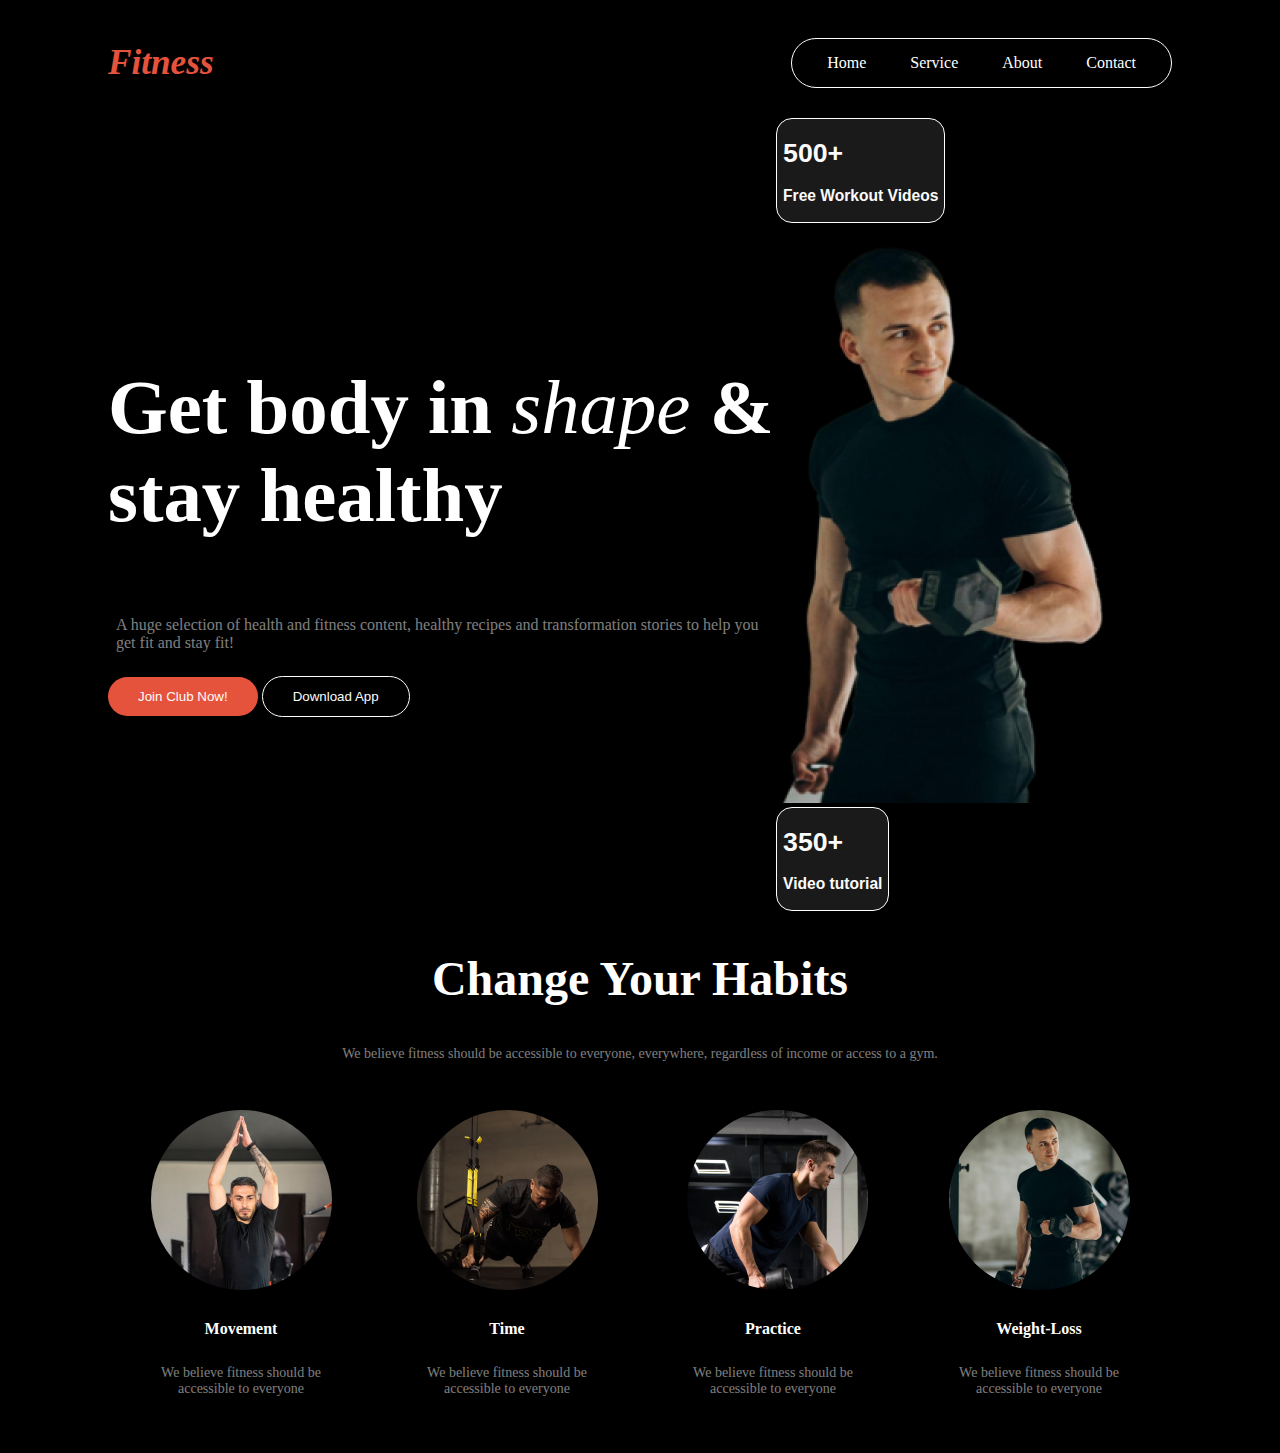
==== index.html @ 94b3c303 "second commit" ====
<!DOCTYPE html>
<html lang="en">

<head>
    <meta charset="UTF-8">
    <meta name="viewport" content="width=device-width, initial-scale=1.0">
    <title>Fitness Club </title>
    <link rel="shortcut icon" href="https://img.icons8.com/?size=48&id=13390&format=png" type="image/x-icon">
    <link rel="stylesheet" href="styles/style.css">
</head>

<body class=".inter-font primary-bg">
    <header>
        <nav class="navbar display-flex">
            <h3 class="primary-color"><i>Fitness</i></h3>
            <ul>
                <li class="nav-links">
                    <a href="" class="nav-link">Home</a>
                    <a href="" class="nav-link">Service</a>
                    <a href="" class="nav-link">About</a>
                    <a href="" class="nav-link">Contact</a>
                </li>
            </ul>
        </nav>
        <div class="banner-container display-flex ">
            <div class="banner">
                <div class="banner-first display-flex">
                    <h1 id="banner-title">Get body in
                        <span><i id="italic">shape</i></span> & stay
                        healthy
                    </h1>

                </div>
                <p class="banner-para">A huge selection of health and fitness content, healthy recipes
                    and transformation stories to help you get fit and stay fit!</p>
                <button class="primary-btn">Join Club Now!</button>
                <button class="secondary-btn">Download App</button>

            </div>
            <div class="btn-img">
                <button class="btn-video">
                    <h1>500+</h1>
                    <h3>Free Workout Videos</h3>
                </button>
                <img class="banner-image" src="images/Images 2.png" alt="a man is weight lifting">
                <button class="btn-video">
                    <h1>350+</h1>
                    <h3>Video tutorial</h3>
                </button>
            </div>
        </div>
    </header>

    <main>
        <section class="change-habit">
            <div class="container-text">
                <h2 class="main-title">Change Your Habits</h2>
                <p class="main-para">We believe fitness should be accessible to everyone, everywhere, regardless of
                    income
                    or access to a gym.</p>
            </div>
            <div class="habit-img display-flex  align-items">
                <div class="movement">
                    <img src="images/image 2.png" alt="trainee1">
                    <div class="container">
                        <h5 class="change-title">Movement</h5>
                        <p class="main-para">We believe fitness should be accessible to everyone</p>
                    </div>
                </div>
                <div class="time align-items">
                    <img src="images/image 3.png" alt="trainee2">
                    <div class="container">
                        <h5 class="change-title">Time</h5>
                        <p class="main-para">We believe fitness should be accessible to everyone</p>
                    </div>
                </div>
                <div class="practice align-items">
                    <<img src="images/image 4.png" alt="trainee3">
                        <div class="container">
                            <h5 class="change-title">Practice</h5>
                            <p class="main-para">We believe fitness should be accessible to everyone</p>
                        </div>
                </div>
                <div class="weight align-items">
                    <img src="images/image 5.png" alt="trainee4">
                    <div class="container">
                        <h5 class="change-title">Weight-Loss</h5>
                        <p class="main-para">We believe fitness should be accessible to everyone</p>
                    </div>
                </div>
            </div>
        </section>
    </main>

    <footer>

    </footer>

</body>

</html>
---- styles/style.css ----
@import url('https://fonts.googleapis.com/css2?family=Inter:wght@100..900&display=swap');

.inter-font {
    font-family: "Inter", sans-serif;
    font-optical-sizing: auto;
    font-weight: 400;
    font-style: normal;
    font-variation-settings:
        "slnt" 0;
}

/* shared styles */

.primary-bg {
    background: rgb(0, 0, 0);
}

.primary-color {
    color: rgb(230, 83, 60);
}

.display-flex {
    display: flex;
}

.align-items {
    align-items: center;
    text-align: center;
}

.banner-para {
    color: rgba(255, 255, 255, 0.5);
    font-size: 16px;
    padding: 8px;
}

.primary-btn {
    background-color: rgb(230, 83, 60);
    color: rgb(251, 251, 251);
    border-radius: 2rem;
    padding: 12px 30px;
    border-style: none;
}

.main-title {
    color: white;
    font-size: 3rem;
    font-weight: 800;
}

.main-para {
    font-size: 14px;
    color: rgba(255, 255, 255, 0.5);
    font-weight: 300;
    margin-top: 8px;
    margin-bottom: 48px;
}

/* --------------navbar------------ */
.navbar h3 {
    font-size: 2.2rem;
    font-weight: 800;
}

header>.navbar {
    margin: auto 100px;
    align-items: center;
    justify-content: space-between;
}

ul>.nav-links {
    border: 1px solid white;
    border-radius: 2rem;
    padding: 15px;
}

.nav-links>a {
    text-decoration: none;
    justify-content: space-between;
    padding: 20px;
    color: white;
}


/* banner */
.banner-container {
    color: white;
    margin: auto 100px;
    align-items: center;
}

.secondary-btn {
    background-color: black;
    color: rgb(251, 251, 251);
    border-radius: 2rem;
    padding: 12px 30px;
    border: 1px solid white;
}

.banner #banner-title {
    font-size: 4.8rem;
    font-weight: 900;
}

.banner #italic {
    font-weight: 300;
}

.banner-first {
    align-items: center;
    justify-content: space-between;
}

/* .btn-img {
    z-index: -1;
} */

.btn-video {
    text-align: start;
    background-color: rgba(255, 255, 255, 0.1);
    color: rgb(251, 251, 251);
    border-radius: 1rem;
    /* margin: 12px 40px; */
    border: 1px solid white;
}

@media screen and (max-width:576px) {
    .banner-container {
        flex-direction: column;
    }
}

/* change-habit */
.change-habit {
    text-align: center;
    margin: auto 100px;
    /* border: 1px solid saddlebrown; */
}

.habit-img>div {
    /* border: 1px solid saddlebrown; */
    padding: 0px 30px;
}

.change-title {
    font-size: 1rem;
    color: white;
}

.change-habit img {
    border-radius: 6rem;
}

@media screen and (max-width:576px) {
    .habit-img {
        flex-direction: column;
    }
}
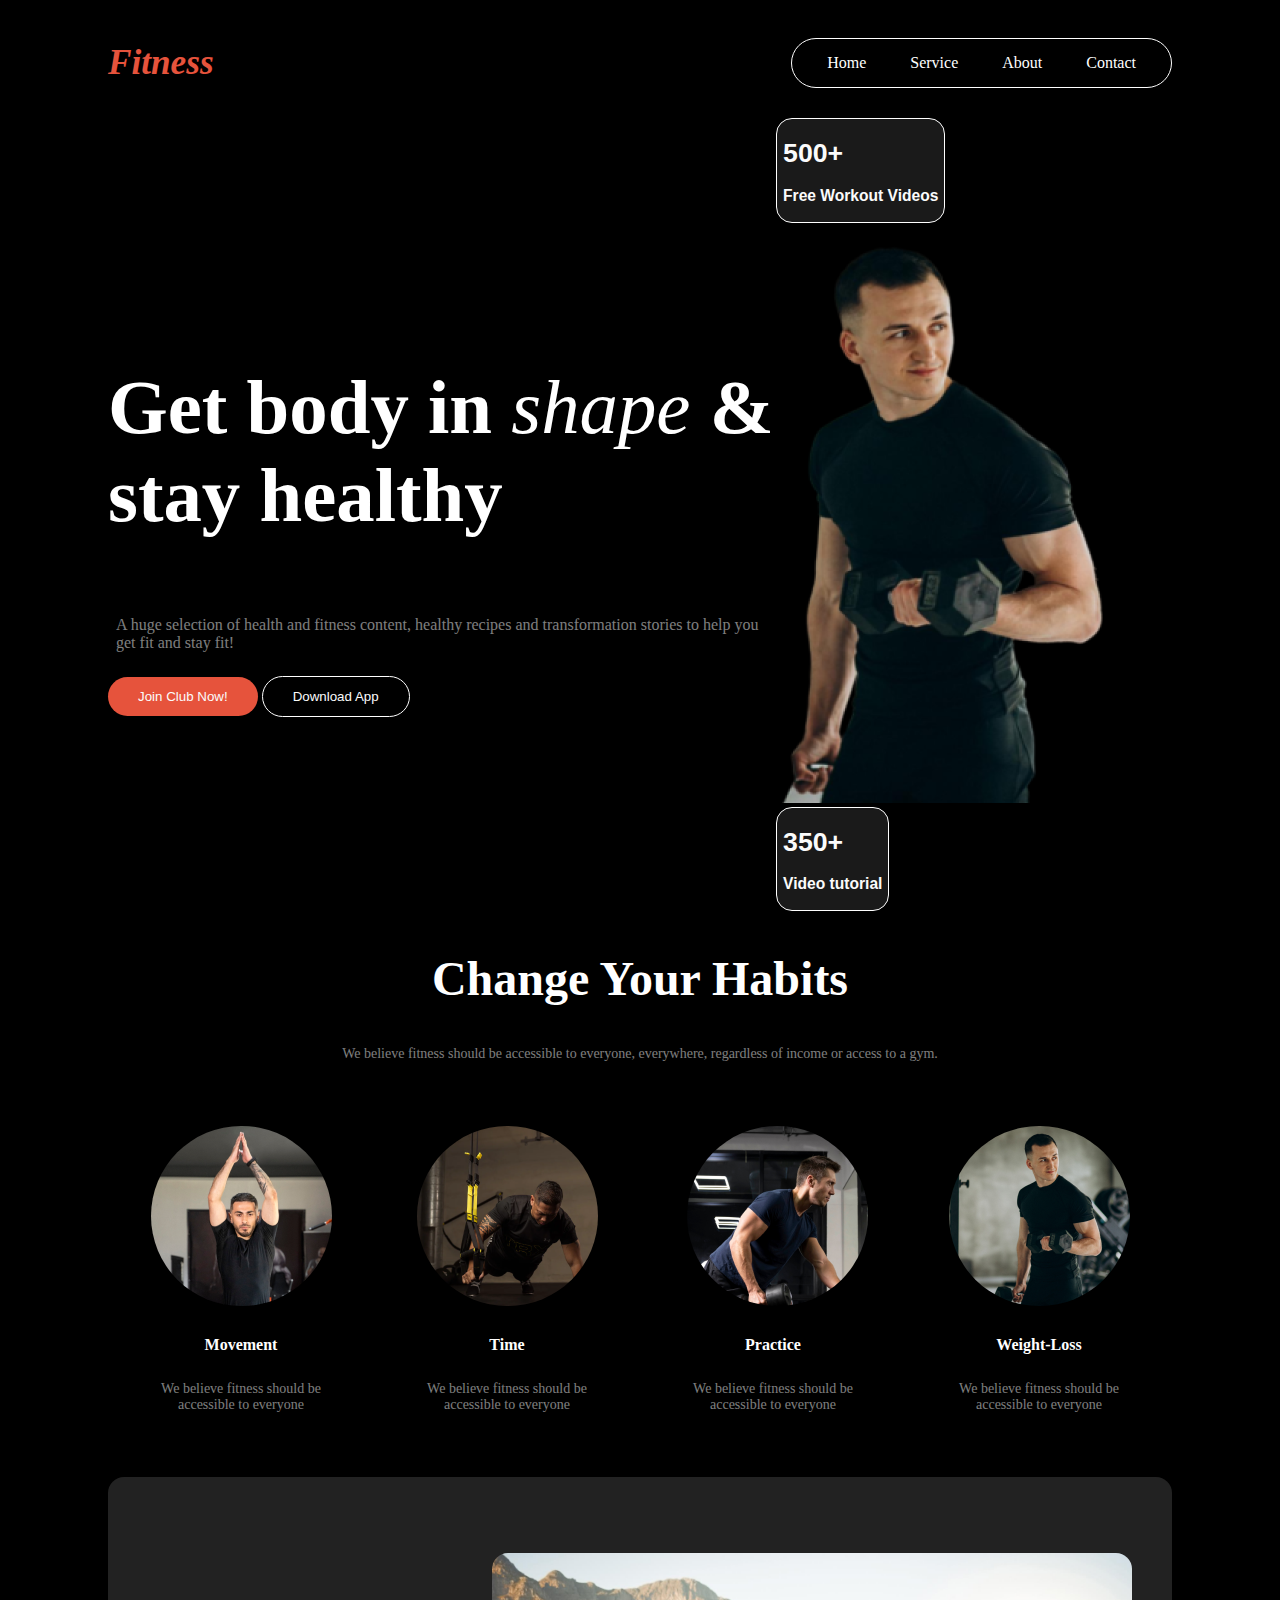
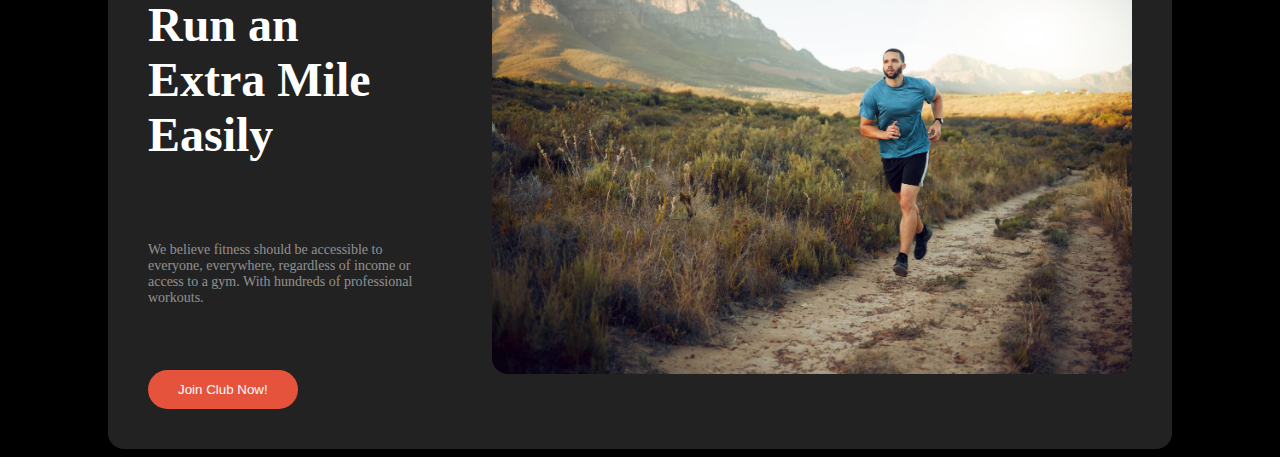
==== commit 01088bd2: "runner section commit" ====
--- a/index.html
+++ b/index.html
@@ -90,6 +90,17 @@
                 </div>
             </div>
         </section>
+        <section class="run-easily display-flex">
+            <div class="runner">
+                <h5 class="main-title">Run an Extra
+                    Mile Easily</h5>
+                <p class="main-para">We believe fitness should be accessible to everyone, everywhere, regardless of
+                    income or access to a gym. With hundreds
+                    of professional workouts.</p>
+                <button class="primary-btn">Join Club Now!</button>
+            </div>
+            <img class="runner-img" src="images/run.jpg" alt="a runner">
+        </section>
     </main>
 
     <footer>
--- a/styles/style.css
+++ b/styles/style.css
@@ -30,7 +30,7 @@
 
 .banner-para {
     color: rgba(255, 255, 255, 0.5);
-    font-size: 16px;
+    font-size: 1rem;
     padding: 8px;
 }
 
@@ -52,8 +52,7 @@
     font-size: 14px;
     color: rgba(255, 255, 255, 0.5);
     font-weight: 300;
-    margin-top: 8px;
-    margin-bottom: 48px;
+    padding: 0px 0px 50px 0px;
 }
 
 /* --------------navbar------------ */
@@ -131,7 +130,8 @@
 }
 
 /* change-habit */
-.change-habit {
+main {
+    max-width: 1440px;
     text-align: center;
     margin: auto 100px;
     /* border: 1px solid saddlebrown; */
@@ -145,6 +145,7 @@
 .change-title {
     font-size: 1rem;
     color: white;
+    padding: 0px;
 }
 
 .change-habit img {
@@ -155,4 +156,31 @@
     .habit-img {
         flex-direction: column;
     }
+}
+
+
+/* runner  */
+.run-easily {
+    text-align: start;
+    align-items: center;
+    padding: 40px;
+    gap: 70px;
+    background-color: rgb(34, 34, 34);
+    border-radius: 1rem;
+}
+
+.runner-img {
+    width: 65%;
+    border-radius: 1rem;
+}
+
+@media screen and (max-width:576px) {
+    .run-easily {
+        flex-direction: column;
+        align-content: center;
+    }
+
+    .runner-img {
+        width: 100%;
+    }
 }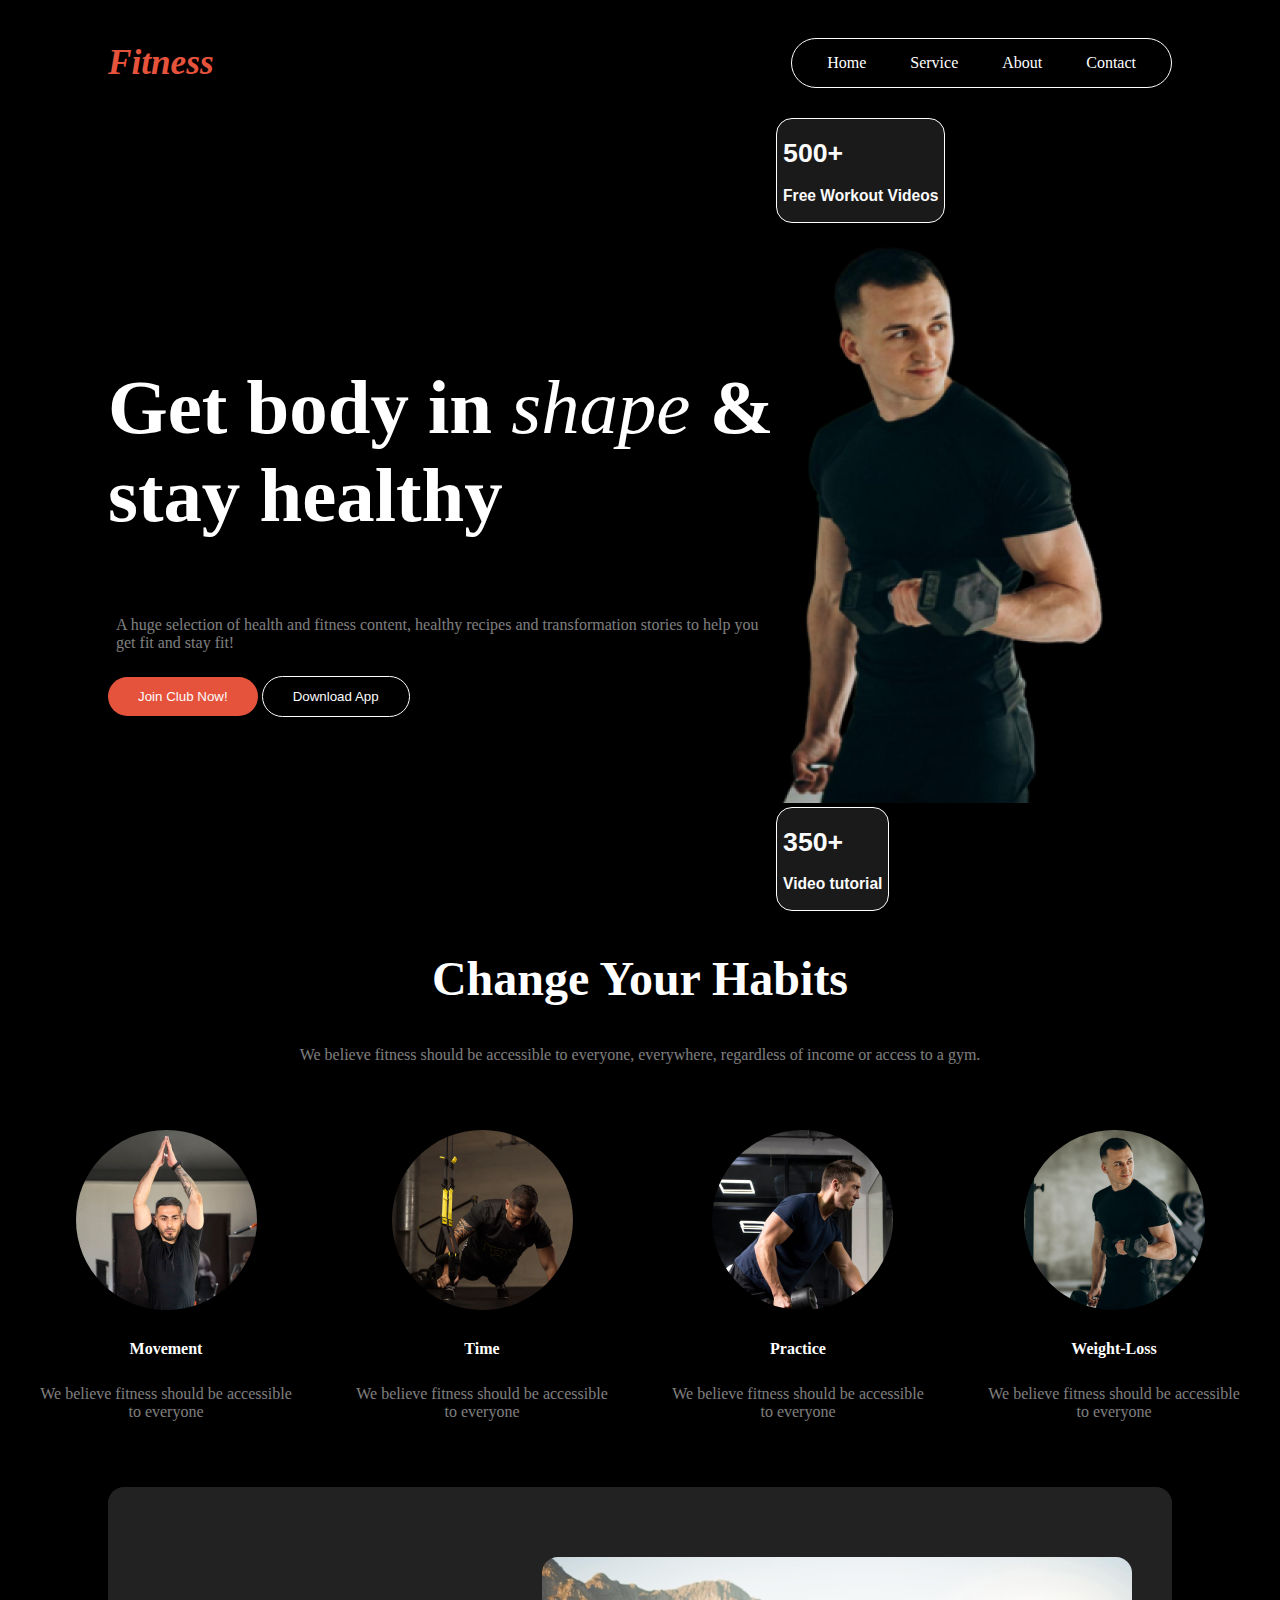
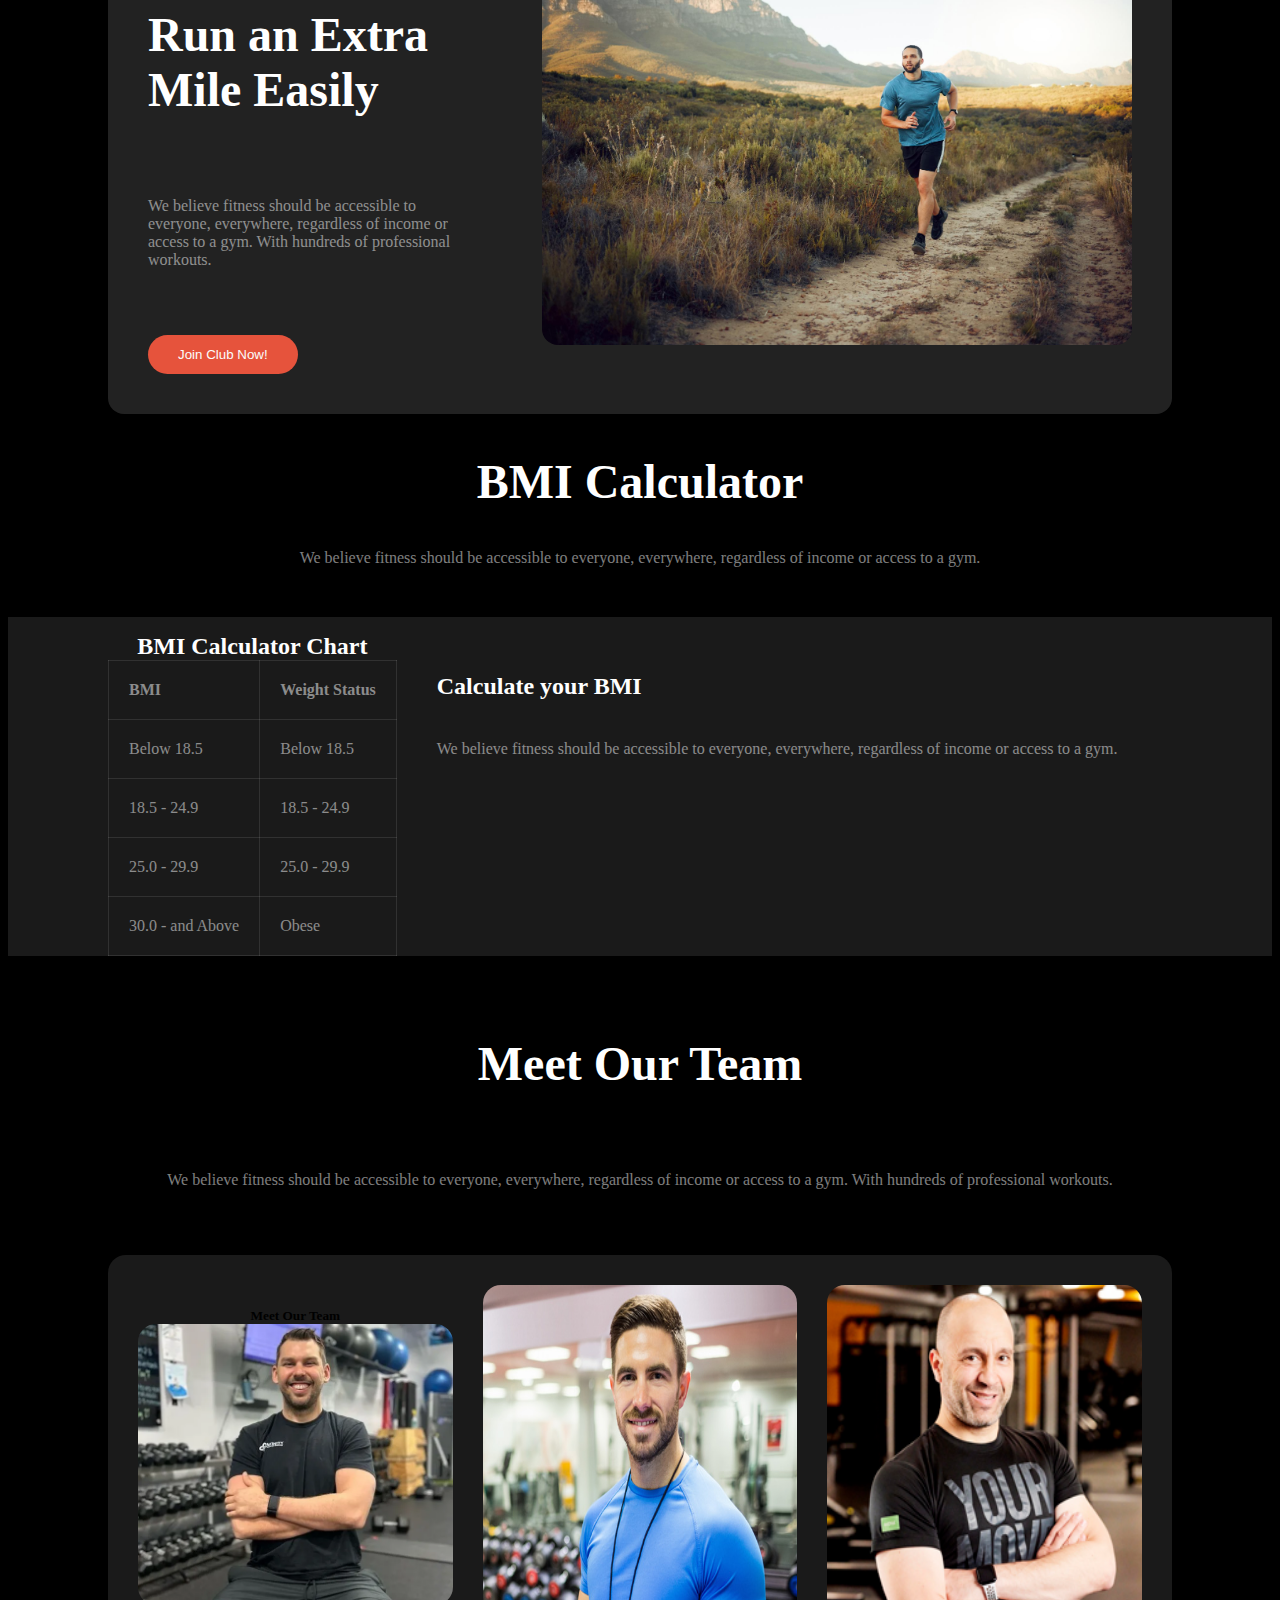
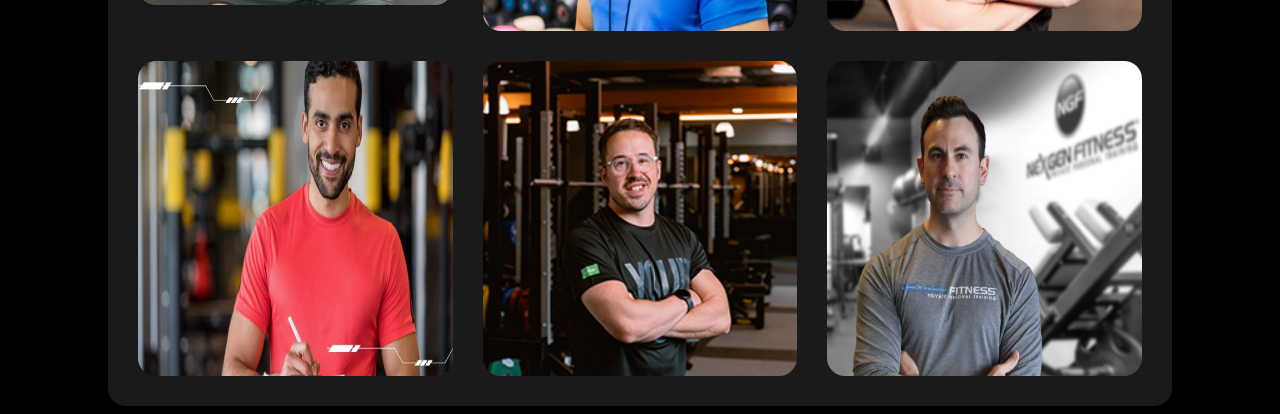
==== commit 73400e69: "bmi table added" ====
--- a/index.html
+++ b/index.html
@@ -90,6 +90,8 @@
                 </div>
             </div>
         </section>
+        <!-- Run an Extra
+                    Mile Easily -->
         <section class="run-easily display-flex">
             <div class="runner">
                 <h5 class="main-title">Run an Extra
@@ -101,6 +103,98 @@
             </div>
             <img class="runner-img" src="images/run.jpg" alt="a runner">
         </section>
+        <!-- <section class="training-exercise">
+            <div class="trainning-container">
+                <h5 class="main-title">Trainings and Exercises</h5>
+                <p class="main-para">We believe fitness should be accessible to everyone, everywhere, regardless of
+                    income or access to a gym.</p>
+            </div>
+            <div class="training-img">
+                <div class="first-section">
+.
+
+                    <img src="images/exercise1.jpg" alt="">
+                    <img src="images/exercise2.png" alt="">
+                    <img src="images/exercise3.png" alt="">
+                </div>
+                <div class="second-section">
+                    <img src="images/exercise4.png" alt="">
+                    <img src="images/exercise5.jpg" alt="">
+                    <img src="images/exercise6.jpg" alt="">
+                </div>
+            </div>
+
+        </section> -->
+        <!-- BMI -->
+        <section class="bmi">
+            <div class="container-text">
+                <h2 class="main-title">BMI Calculator</h2>
+                <p class="main-para">We believe fitness should be accessible to everyone, everywhere, regardless of
+                    income
+                    or access to a gym.</p>
+            </div>
+            <div class="bmi-container display-flex">
+                <div class="table">
+                    <table class="bmi-table main-para">
+                        <caption class="table-para">BMI Calculator Chart</caption>
+                        <thead>
+                            <tr>
+                                <th>BMI</th>
+                                <th>Weight Status</th>
+                            </tr>
+                        </thead>
+                        <tbody>
+                            <tr>
+                                <td>Below 18.5</td>
+                                <td>Below 18.5</td>
+                            </tr>
+                            <tr>
+                                <td>18.5 - 24.9</td>
+                                <td>18.5 - 24.9</td>
+                            </tr>
+                            <tr>
+                                <td>25.0 - 29.9</td>
+                                <td>25.0 - 29.9</td>
+                            </tr>
+                            <tr>
+                                <td>30.0 - and Above</td>
+                                <td>Obese</td>
+                            </tr>
+                        </tbody>
+                    </table>
+                </div>
+
+                <div class="bmi-form">
+                    <h5 class="table-para">Calculate your BMI</h5>
+                    <p class="main-para">We believe fitness should be accessible to everyone, everywhere, regardless of
+                        income
+                        or access to a gym.</p>
+                    <form action=""></form>
+                </div>
+            </div>
+        </section>
+
+        <section class="teams">
+            <div class="runner">
+                <h5 class="main-title">Meet Our Team</h5>
+                <p class="main-para">We believe fitness should be accessible to everyone, everywhere, regardless of
+                    income or access to a gym. With hundreds
+                    of professional workouts.</p>
+            </div>
+            <div class="images-team">
+                <!-- <div class="first display-flex"> -->
+                <h5 class="overlay-text">Meet Our Team<img src="images/trainer1.png"></h5>
+                <img src="images/trainer2.png">
+                <img src="images/trainer3.png">
+                <!-- </div> -->
+                <!-- <div class="second display-flex"> -->
+                <img src="images/trainer4.png">
+                <img src="images/trainer5.png">
+                <img src="images/trainer6.png">
+                <!-- </div> -->
+
+            </div>
+        </section>
     </main>
 
     <footer>
--- a/styles/style.css
+++ b/styles/style.css
@@ -49,7 +49,7 @@
 }
 
 .main-para {
-    font-size: 14px;
+    font-size: 1rem;
     color: rgba(255, 255, 255, 0.5);
     font-weight: 300;
     padding: 0px 0px 50px 0px;
@@ -131,9 +131,7 @@
 
 /* change-habit */
 main {
-    max-width: 1440px;
     text-align: center;
-    margin: auto 100px;
     /* border: 1px solid saddlebrown; */
 }
 
@@ -161,6 +159,7 @@
 
 /* runner  */
 .run-easily {
+    margin: auto 100px;
     text-align: start;
     align-items: center;
     padding: 40px;
@@ -170,7 +169,7 @@
 }
 
 .runner-img {
-    width: 65%;
+    width: 60%;
     border-radius: 1rem;
 }
 
@@ -183,4 +182,96 @@
     .runner-img {
         width: 100%;
     }
+}
+
+
+
+/* training-exercise
+
+.training-exercise {
+    text-align: start;
+}
+
+
+.first-section {
+    height: 250px;
+    display: flex;
+}
+
+.second-section {
+    height: 273.5px;
+    display: flex;
+}
+
+@media screen and (max-width:576px) {
+
+    .first-section,
+    .second-section {
+        flex-direction: column;
+        align-content: center;
+        width: 100%;
+        height: auto;
+    }
+
+} */
+
+/* BMI */
+.bmi {
+    width: 100%;
+    background-color: rgba(255, 255, 255, 0.1);
+    /* padding: 20px; */
+}
+
+.bmi .table-para {
+    color: white;
+    font-size: 1.5rem;
+    font-weight: 700;
+}
+
+.bmi .container-text {
+    background-color: black;
+}
+
+.bmi-container {
+    margin: auto 100px;
+    gap: 40px;
+    align-content: space-between;
+}
+
+table {
+    border-collapse: collapse;
+}
+
+th,
+td {
+    text-align: start;
+    padding: 20px;
+    border: 1px solid rgba(255, 255, 255, 0.1);
+
+}
+
+
+/* bmi form */
+.bmi-form {
+    text-align: start;
+}
+
+/* teams */
+.images-team {
+    margin: auto 100px;
+    align-items: center;
+    display: grid;
+    grid-template-columns: repeat(3, 1fr);
+    border-radius: 1rem;
+    gap: 30px;
+    padding: 30px;
+    border-radius: 18px;
+    background-color: rgba(255, 255, 255, 0.1);
+
+}
+
+.images-team img {
+    width: 100%;
+    height: 100%;
+    border-radius: 18px;
 }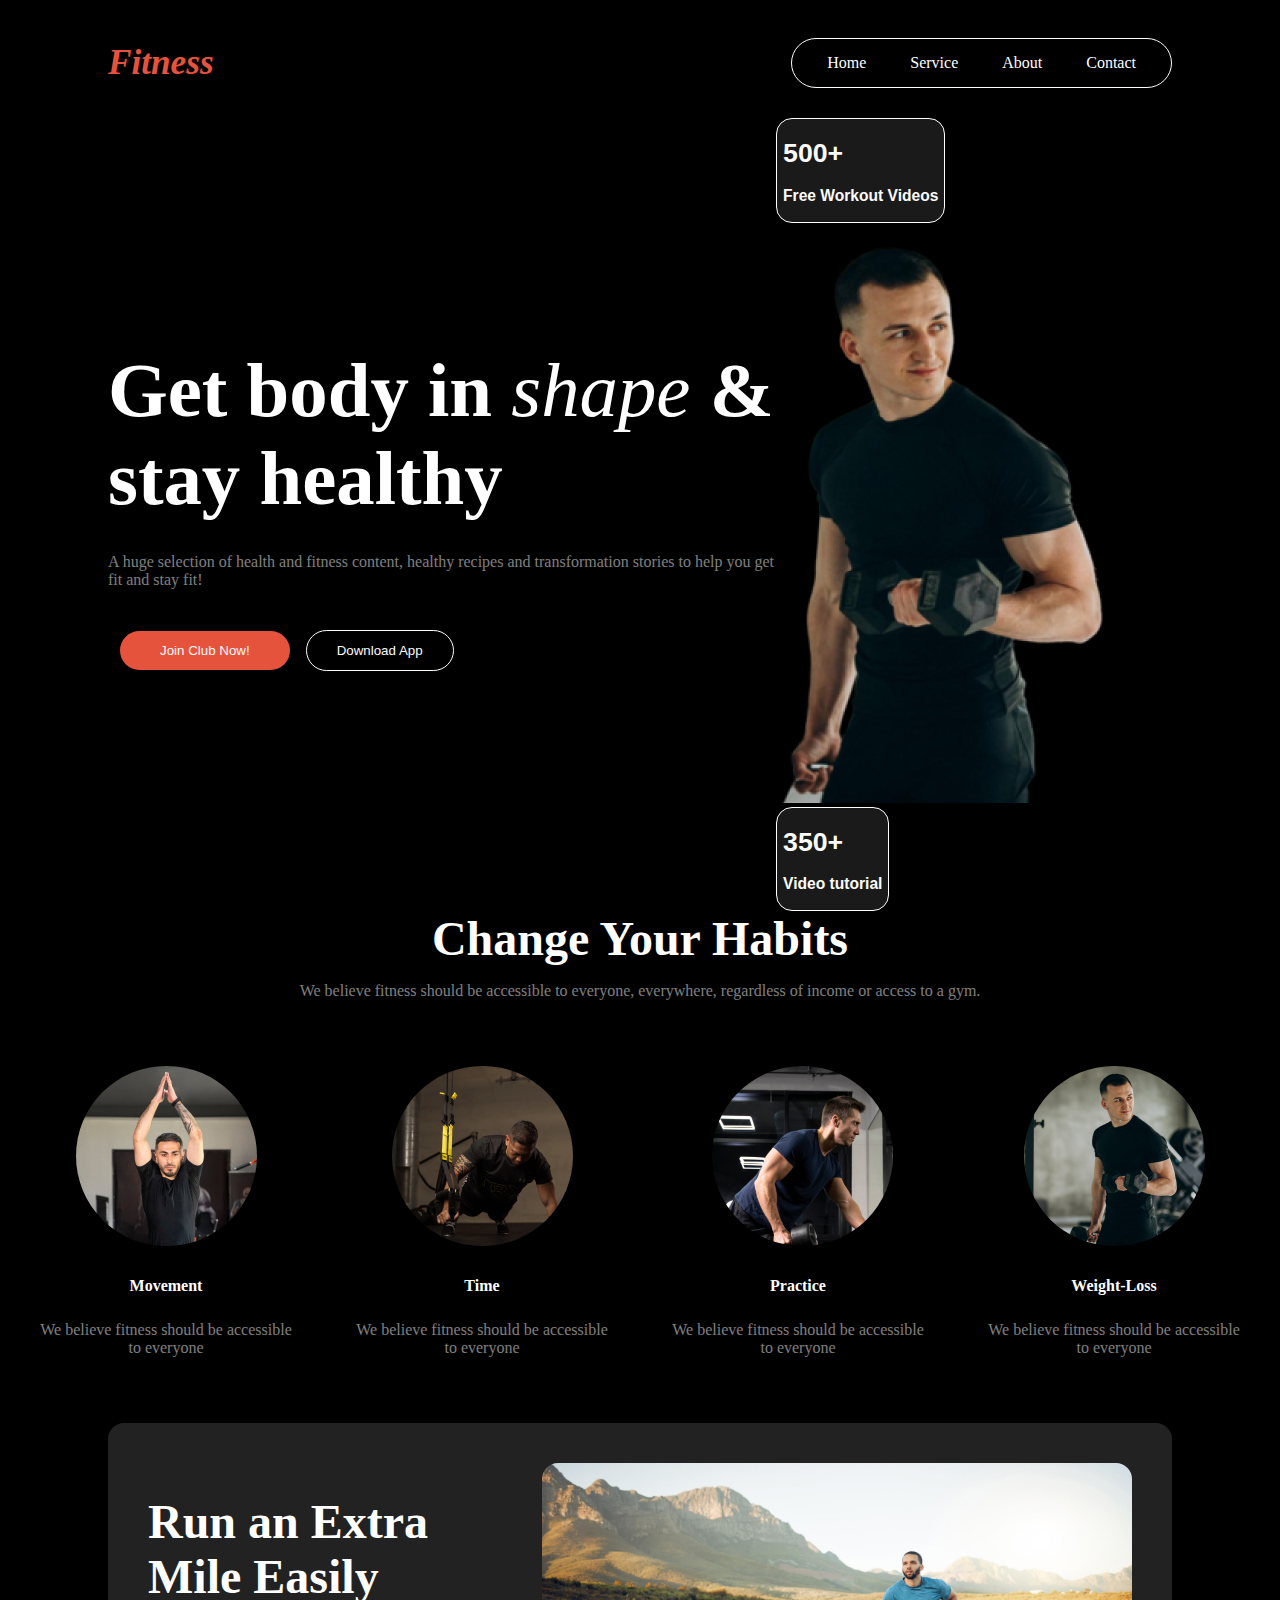
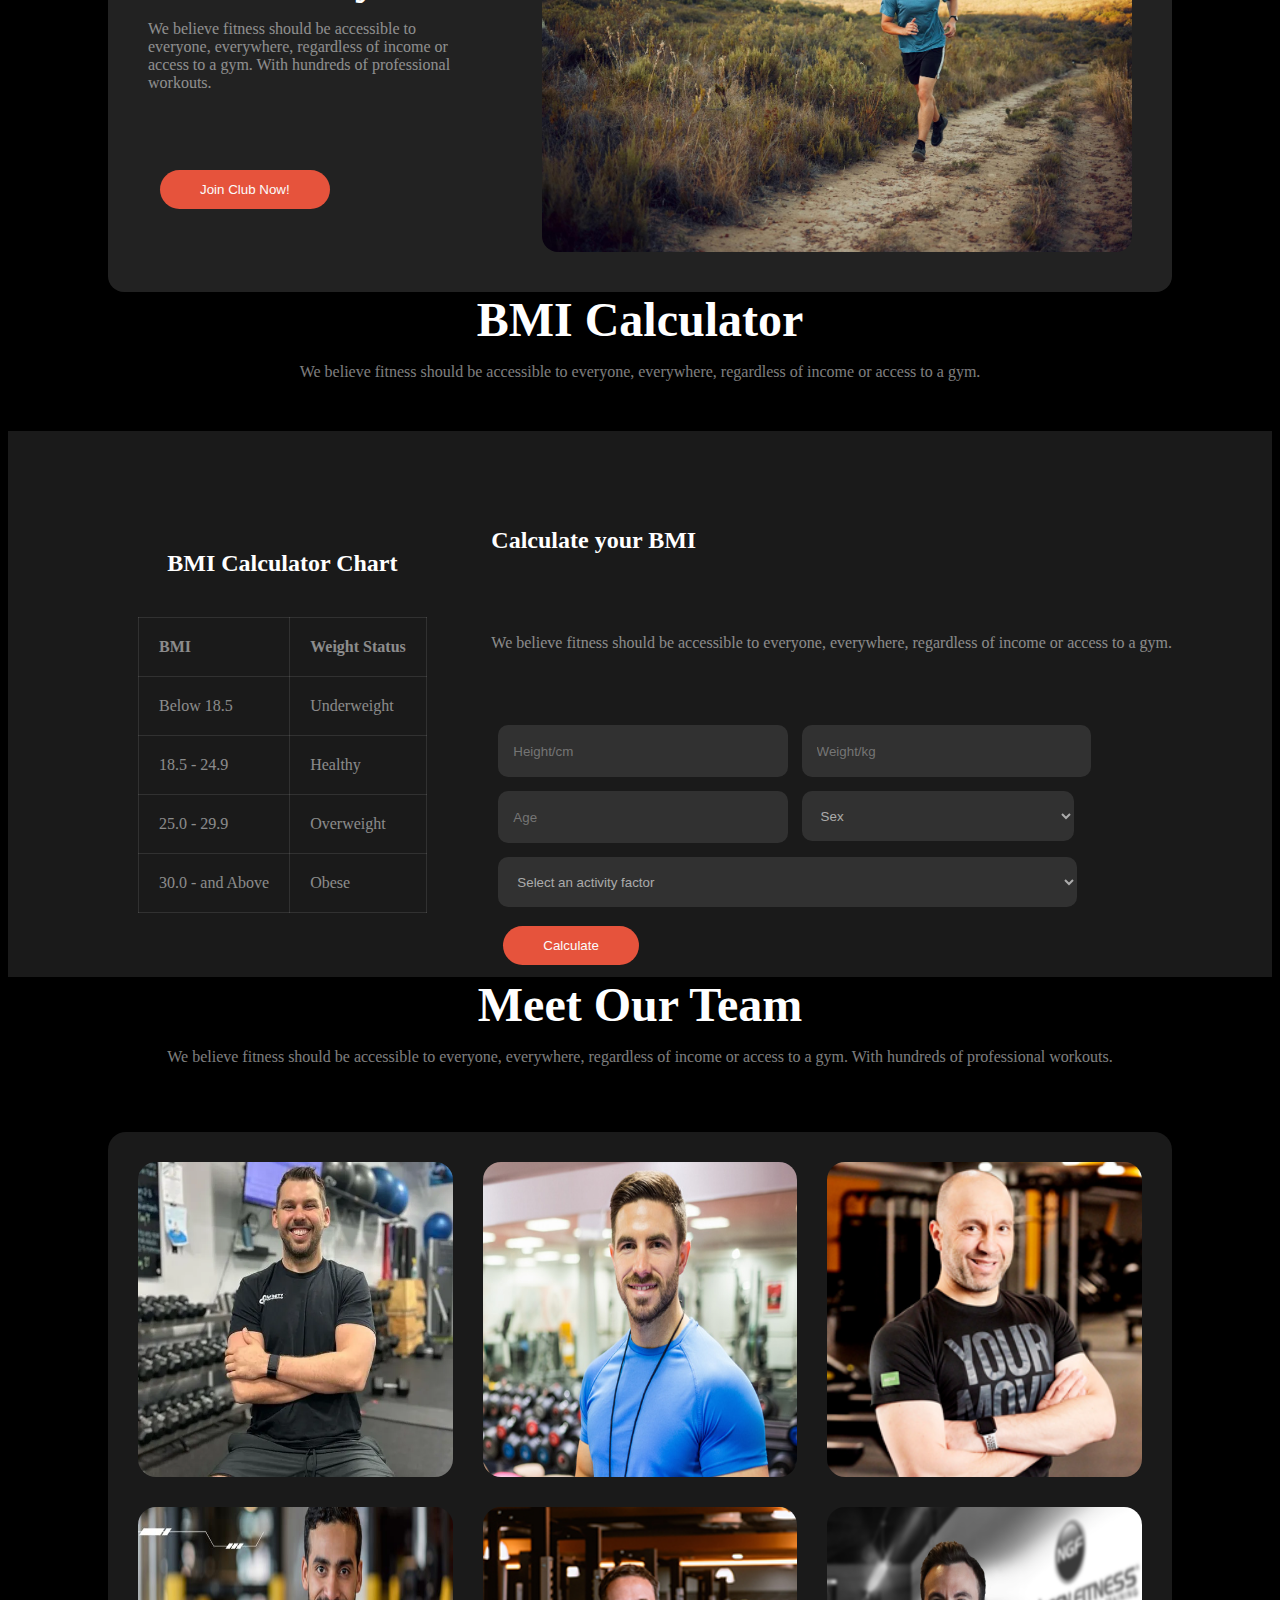
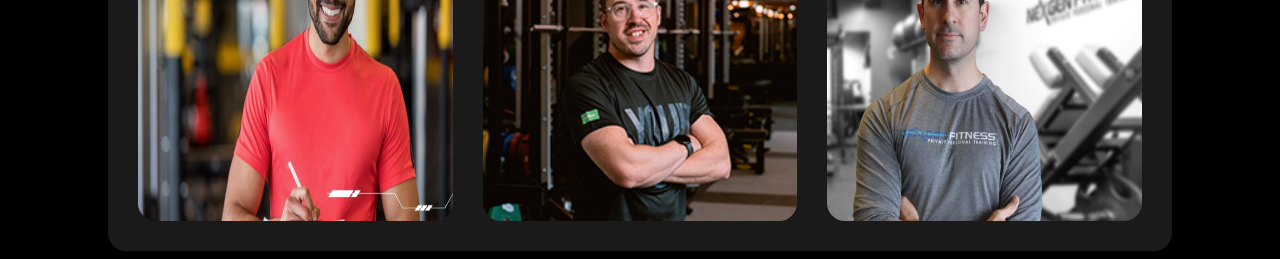
==== commit 955158fb: "bmi form  added" ====
--- a/index.html
+++ b/index.html
@@ -22,20 +22,15 @@
                 </li>
             </ul>
         </nav>
-        <div class="banner-container display-flex ">
+        <div class="banner-container display-flex">
             <div class="banner">
                 <div class="banner-first display-flex">
-                    <h1 id="banner-title">Get body in
-                        <span><i id="italic">shape</i></span> & stay
-                        healthy
-                    </h1>
-
+                    <h1 id="banner-title">Get body in <span><i id="italic">shape</i></span> & stay healthy</h1>
                 </div>
                 <p class="banner-para">A huge selection of health and fitness content, healthy recipes
                     and transformation stories to help you get fit and stay fit!</p>
                 <button class="primary-btn">Join Club Now!</button>
                 <button class="secondary-btn">Download App</button>
-
             </div>
             <div class="btn-img">
                 <button class="btn-video">
@@ -146,15 +141,15 @@
                         <tbody>
                             <tr>
                                 <td>Below 18.5</td>
-                                <td>Below 18.5</td>
+                                <td>Underweight</td>
                             </tr>
                             <tr>
                                 <td>18.5 - 24.9</td>
-                                <td>18.5 - 24.9</td>
+                                <td>Healthy</td>
                             </tr>
                             <tr>
                                 <td>25.0 - 29.9</td>
-                                <td>25.0 - 29.9</td>
+                                <td>Overweight</td>
                             </tr>
                             <tr>
                                 <td>30.0 - and Above</td>
@@ -169,7 +164,32 @@
                     <p class="main-para">We believe fitness should be accessible to everyone, everywhere, regardless of
                         income
                         or access to a gym.</p>
-                    <form action=""></form>
+                    <form>
+                        <div class="form-height display-flex">
+                            <input type="text" name="Height" placeholder="Height/cm">
+                            <input type="text" name="Weight" id=" " placeholder="Weight/kg">
+                        </div>
+                        <div class="form-detail display-flex">
+                            <input type="text" name="Age" placeholder="Age">
+
+                            <select id="Sex" name="sex">
+                                <option value="Female">Sex</option>
+                                <option value="Female">Female</option>
+                                <option value="Male">Male</option>
+                                <option value="Transgender">Transgender</option>
+                            </select>
+
+                        </div>
+                        <div class="factor">
+                            <select id="cars" name="cars">
+                                <option value="volvo">Select an activity factor</option>
+                                <option value="saab">Worker</option>
+                                <option value="mercedes">Student</option>
+                                <option value="audi">Housewife</option>
+                            </select>
+                        </div>
+                        <button class="primary-btn ">Calculate</button>
+                    </form>
                 </div>
             </div>
         </section>
@@ -183,7 +203,8 @@
             </div>
             <div class="images-team">
                 <!-- <div class="first display-flex"> -->
-                <h5 class="overlay-text">Meet Our Team<img src="images/trainer1.png"></h5>
+                <!-- <h5 class="overlay-text">Meet Our Team</h5> -->
+                <img src="images/trainer1.png">
                 <img src="images/trainer2.png">
                 <img src="images/trainer3.png">
                 <!-- </div> -->
--- a/styles/style.css
+++ b/styles/style.css
@@ -5,8 +5,8 @@
     font-optical-sizing: auto;
     font-weight: 400;
     font-style: normal;
-    font-variation-settings:
-        "slnt" 0;
+    /* font-variation-settings:
+        "slnt" 0; */
 }
 
 /* shared styles */
@@ -29,30 +29,33 @@
 }
 
 .banner-para {
+    margin: 0px;
     color: rgba(255, 255, 255, 0.5);
     font-size: 1rem;
-    padding: 8px;
+    padding: 30px 0px;
 }
 
 .primary-btn {
     background-color: rgb(230, 83, 60);
     color: rgb(251, 251, 251);
     border-radius: 2rem;
-    padding: 12px 30px;
+    padding: 12px 40px;
     border-style: none;
+    margin: 12px;
 }
 
 .main-title {
+    margin: 0px;
     color: white;
     font-size: 3rem;
-    font-weight: 800;
+    font-weight: 900;
 }
 
 .main-para {
     font-size: 1rem;
     color: rgba(255, 255, 255, 0.5);
     font-weight: 300;
-    padding: 0px 0px 50px 0px;
+    padding-bottom: 50px;
 }
 
 /* --------------navbar------------ */
@@ -86,6 +89,7 @@
     color: white;
     margin: auto 100px;
     align-items: center;
+    justify-content: space-between;
 }
 
 .secondary-btn {
@@ -97,6 +101,7 @@
 }
 
 .banner #banner-title {
+    margin: 0px;
     font-size: 4.8rem;
     font-weight: 900;
 }
@@ -217,25 +222,34 @@
 
 /* BMI */
 .bmi {
+
     width: 100%;
     background-color: rgba(255, 255, 255, 0.1);
     /* padding: 20px; */
+
 }
 
 .bmi .table-para {
     color: white;
+    padding: 40px 0px;
     font-size: 1.5rem;
-    font-weight: 700;
+    font-weight: 800;
 }
 
 .bmi .container-text {
     background-color: black;
 }
 
-.bmi-container {
-    margin: auto 100px;
-    gap: 40px;
-    align-content: space-between;
+.bmi .bmi-container {
+    text-align: start;
+    margin: auto 100px;
+    justify-content: space-between;
+    align-items: center;
+    align-content: start;
+}
+
+.table {
+    padding: 30px;
 }
 
 table {
@@ -250,10 +264,29 @@
 
 }
 
-
-/* bmi form */
-.bmi-form {
-    text-align: start;
+form input,
+select,
+option {
+    background-color: rgba(255, 255, 255, 0.1);
+    border: none;
+    width: 40%;
+    height: 50px;
+    border-radius: 10px;
+    color: rgba(255, 255, 255, 0.6);
+    margin: 7px;
+    padding-left: 15px;
+}
+
+form .factor select {
+    width: 85%;
+}
+
+
+@media screen and (max-width:576px) {
+    .bmi-container {
+        flex-direction: column;
+        align-content: center;
+    }
 }
 
 /* teams */
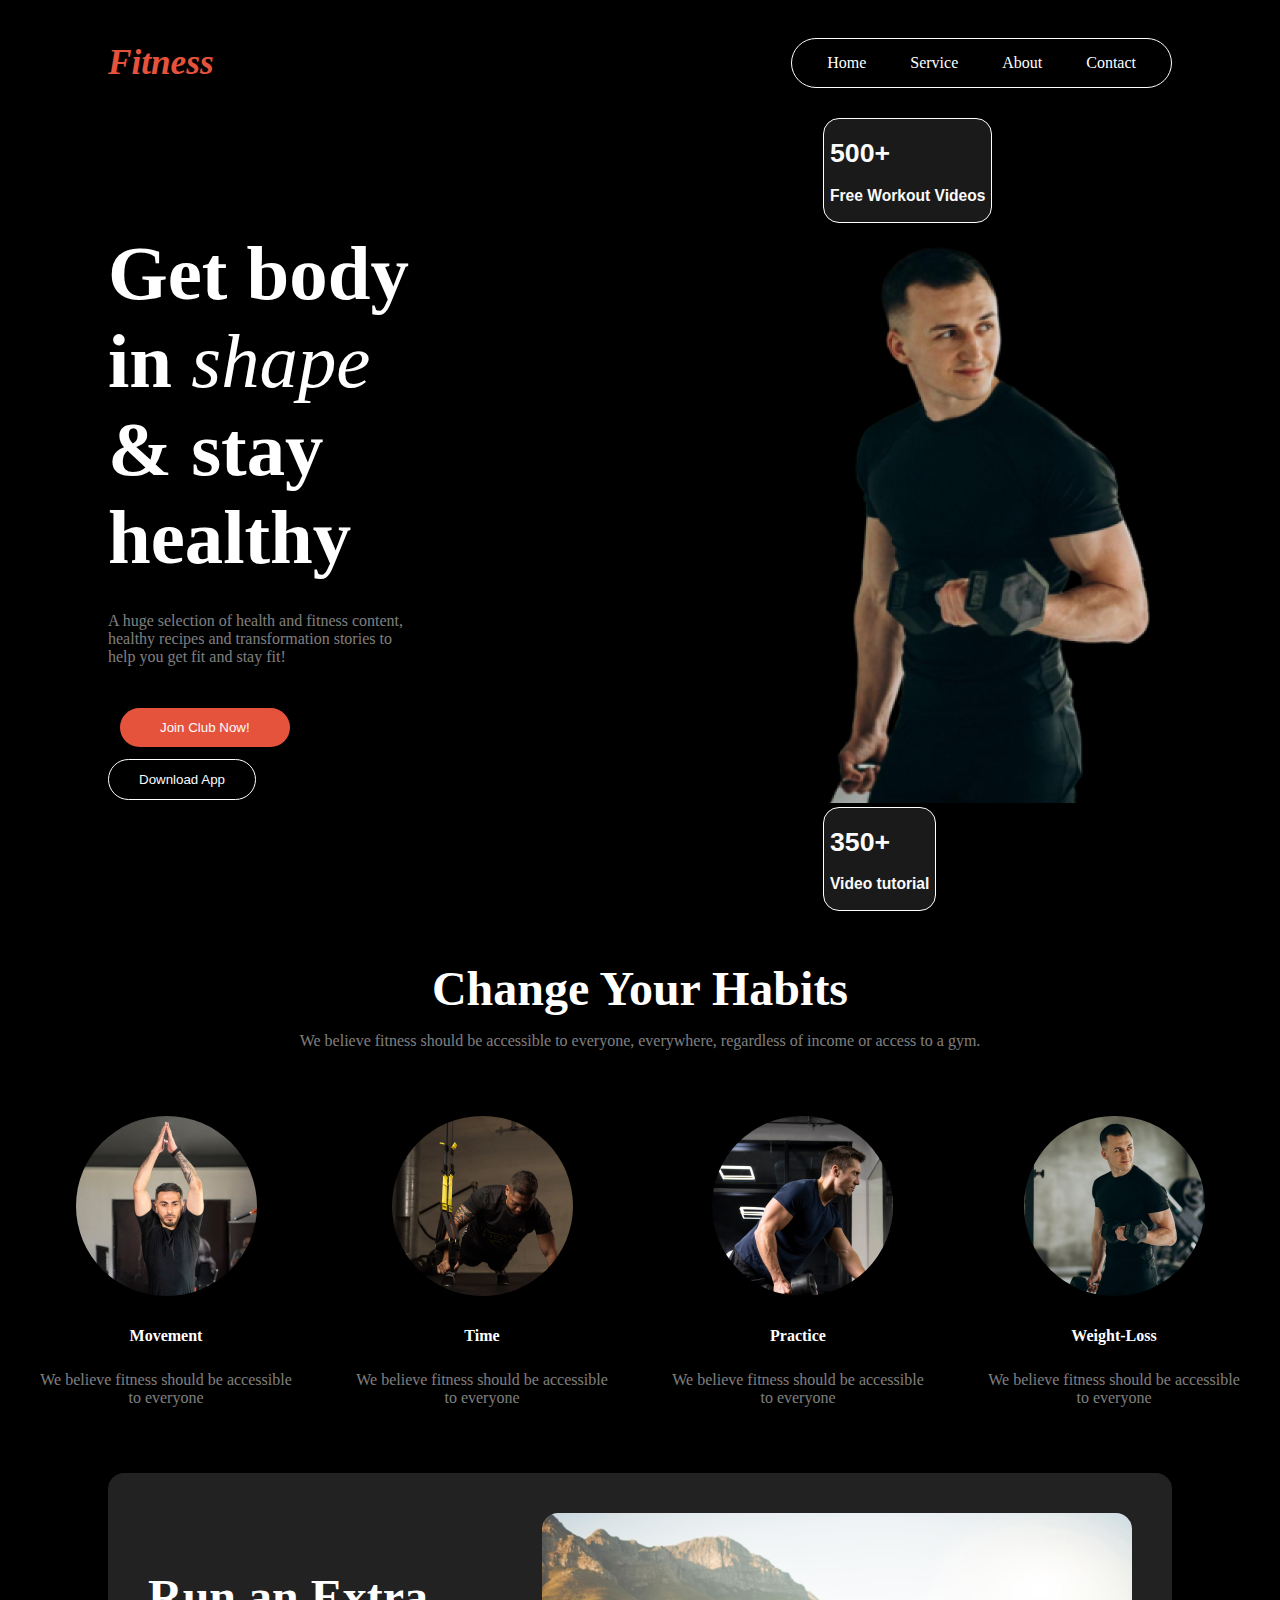
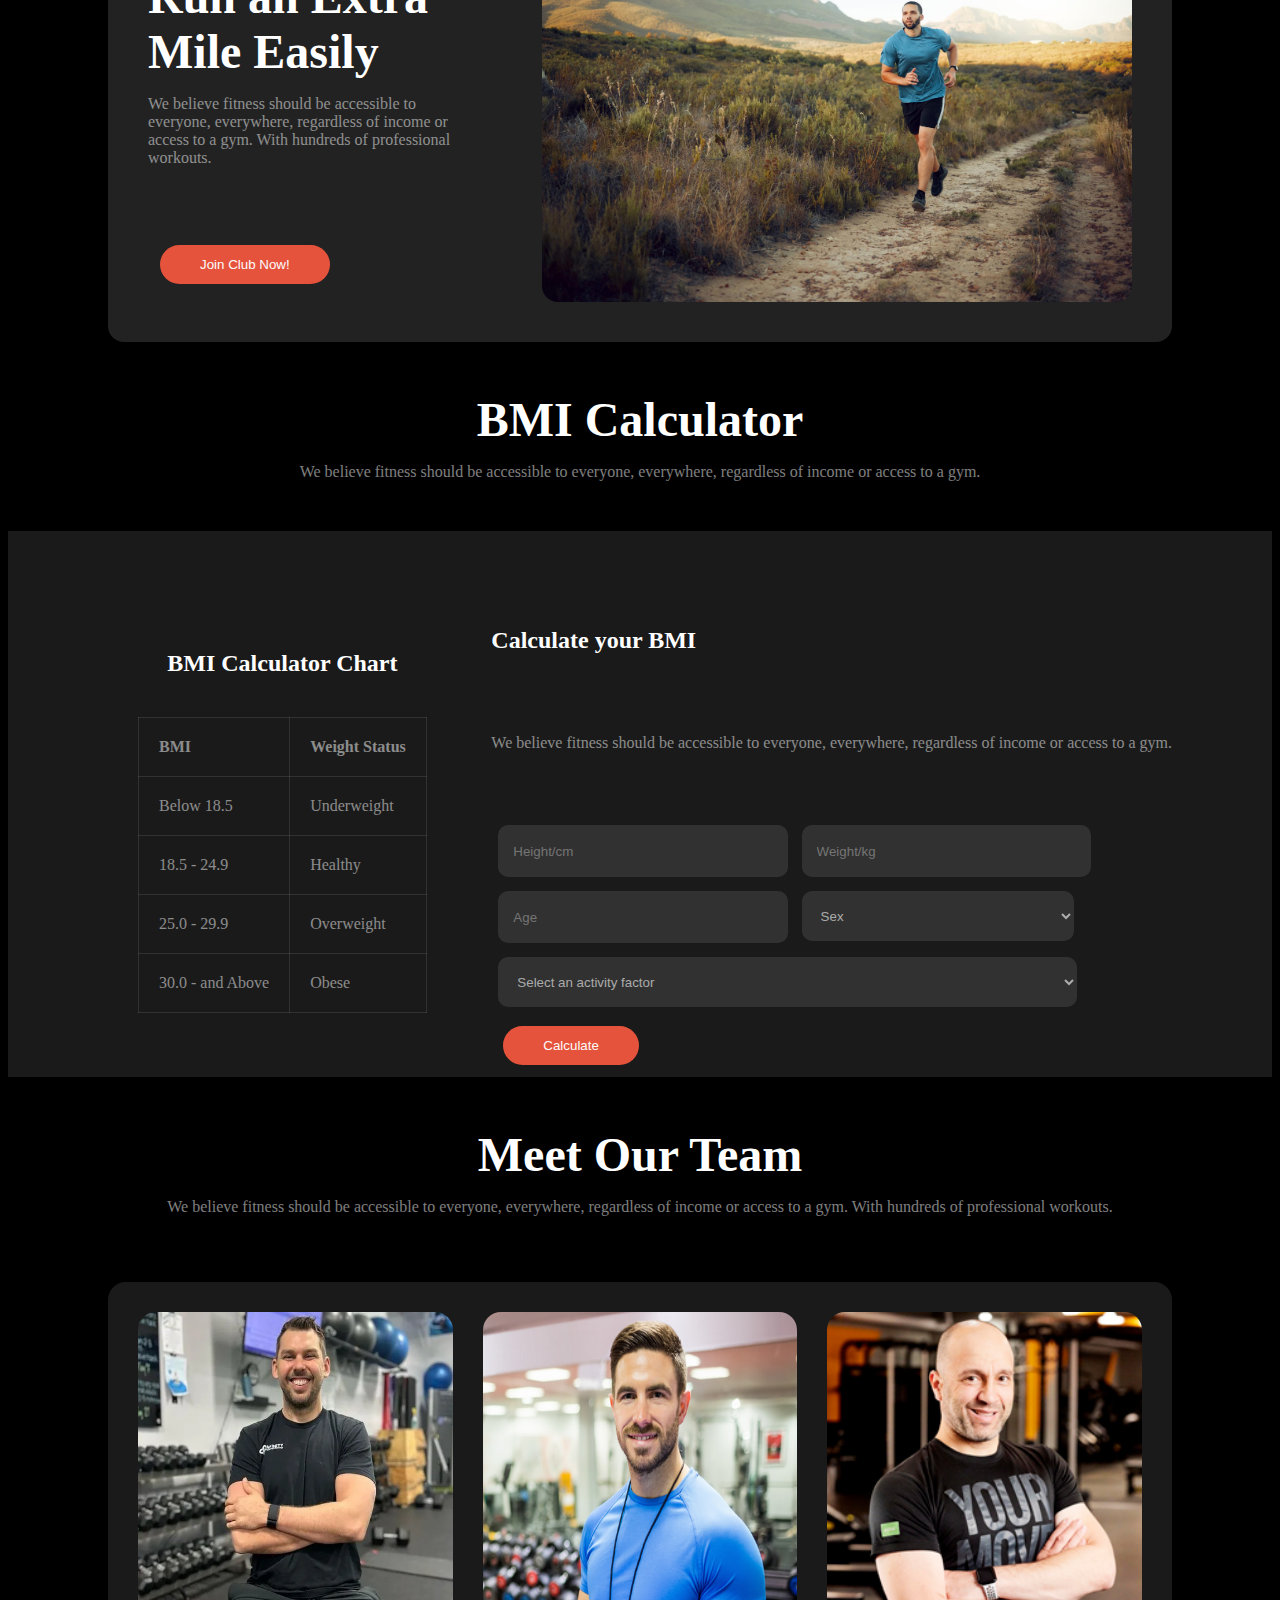
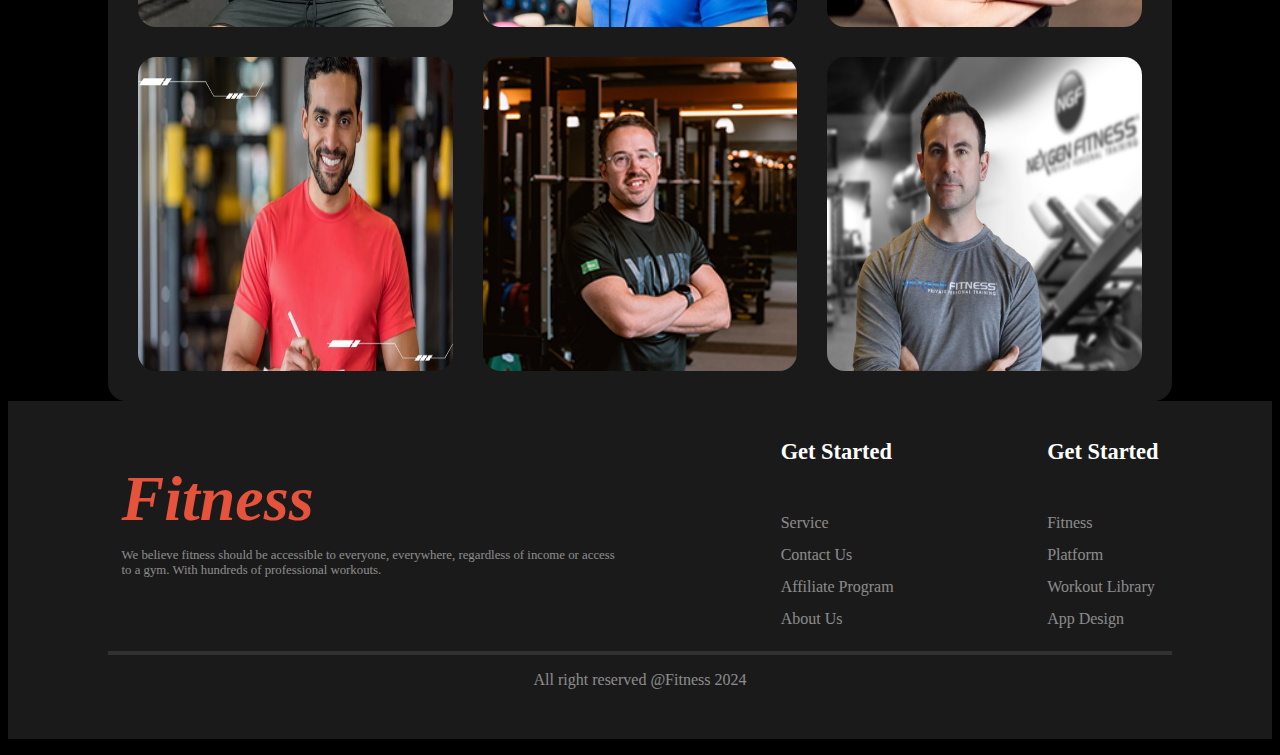
==== commit e8a72e23: "footer added" ====
--- a/index.html
+++ b/index.html
@@ -201,7 +201,7 @@
                     income or access to a gym. With hundreds
                     of professional workouts.</p>
             </div>
-            <div class="images-team">
+            <div class="images-team display-flex">
                 <!-- <div class="first display-flex"> -->
                 <!-- <h5 class="overlay-text">Meet Our Team</h5> -->
                 <img src="images/trainer1.png">
@@ -219,7 +219,34 @@
     </main>
 
     <footer>
-
+        <div class="footer-container display-flex">
+            <div class="footer-content">
+                <h3 class="primary-color"><i>Fitness</i></h3>
+                <p class="font-para">We believe fitness should be accessible to everyone, everywhere, regardless of
+                    income or access to a gym. With hundreds
+                    of professional workouts.</p>
+            </div>
+            <div class="get-started">
+                <ul>
+                    <h5 class="footer-font">Get Started</h5>
+                    <ol>Service</ol>
+                    <ol>Contact Us</ol>
+                    <ol>Affiliate Program</ol>
+                    <ol>About Us</ol>
+                </ul>
+            </div>
+            <div class="get-started">
+                <ul>
+                    <h5 class="footer-font">Get Started</h5>
+                    <ol>Fitness</ol>
+                    <ol>Platform</ol>
+                    <ol>Workout Library</ol>
+                    <ol>App Design</ol>
+                </ul>
+            </div>
+        </div>
+        <hr>
+        <p class="main-para">All right reserved @Fitness 2024</p>
     </footer>
 
 </body>
--- a/styles/style.css
+++ b/styles/style.css
@@ -45,6 +45,7 @@
 }
 
 .main-title {
+    padding-top: 50px;
     margin: 0px;
     color: white;
     font-size: 3rem;
@@ -85,6 +86,10 @@
 
 
 /* banner */
+.banner {
+    padding-right: 400px;
+}
+
 .banner-container {
     color: white;
     margin: auto 100px;
@@ -307,4 +312,73 @@
     width: 100%;
     height: 100%;
     border-radius: 18px;
+}
+
+@media screen and (max-width:576px) {
+    .images-team {
+        flex-direction: column;
+        align-content: center;
+    }
+}
+
+
+
+/* footer */
+
+footer {
+    background-color: rgba(255, 255, 255, 0.1);
+}
+
+.footer-container {
+    justify-content: space-evenly;
+    align-content: center;
+    /* margin: auto 100px; */
+    align-items: center;
+}
+
+.footer-content {
+    width: 40%;
+}
+
+.footer-content h3 {
+    font-size: 4rem;
+    font-weight: 800;
+    margin: 0;
+
+}
+
+.footer-content .font-para {
+    color: rgba(255, 255, 255, 0.5);
+    font-size: .8rem;
+    font-weight: 500;
+    /* padding: 50px; */
+
+}
+
+.get-started .footer-font {
+    font-size: 1.4rem;
+    color: rgb(255, 255, 255);
+    font-weight: 800;
+    padding-bottom: 5px;
+}
+
+.get-started ol {
+    color: rgba(255, 255, 255, 0.5);
+    text-align: start;
+    margin: 0;
+    padding: 7px 0px;
+}
+
+.get-started ol>ul {
+    color: rgba(255, 255, 255, 0.5);
+    list-style: none;
+}
+
+hr {
+    margin: auto 100px;
+    border: 2px solid rgba(255, 255, 255, 0.1);
+}
+
+footer .main-para {
+    text-align: center;
 }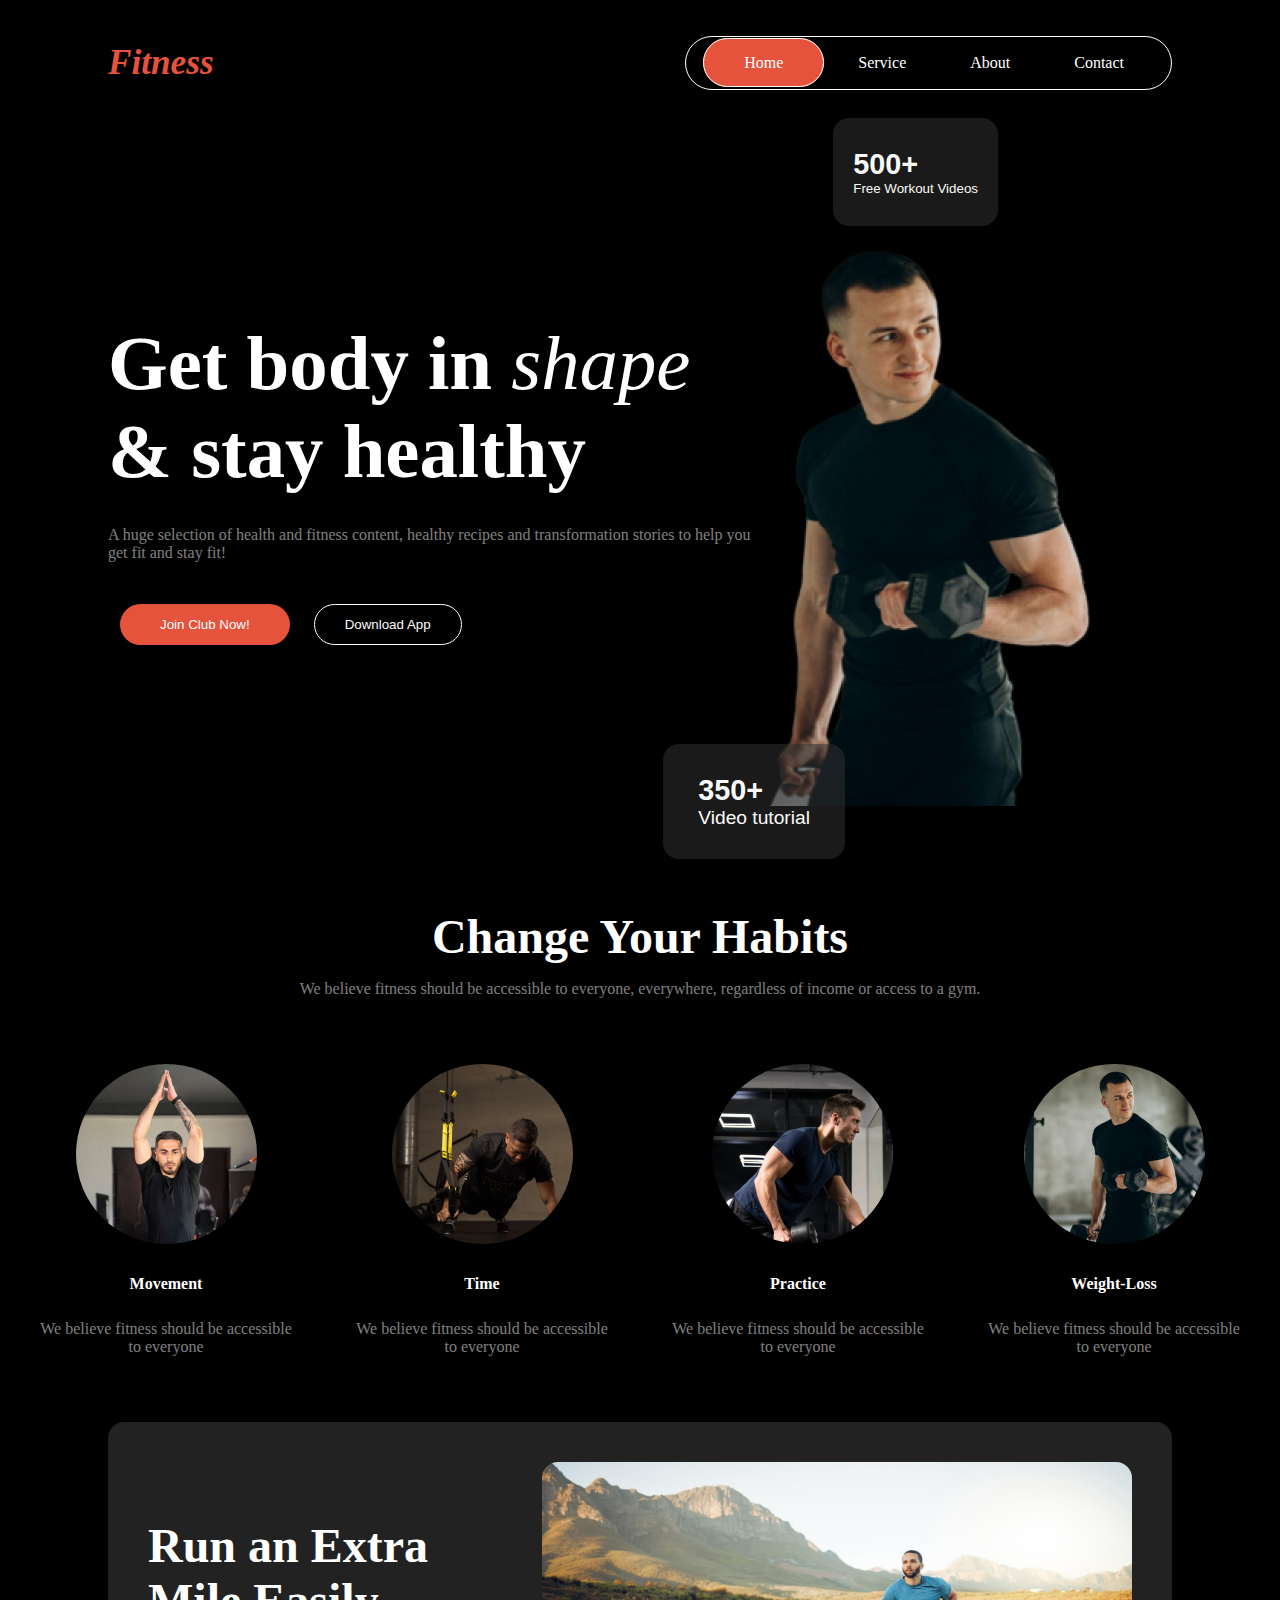
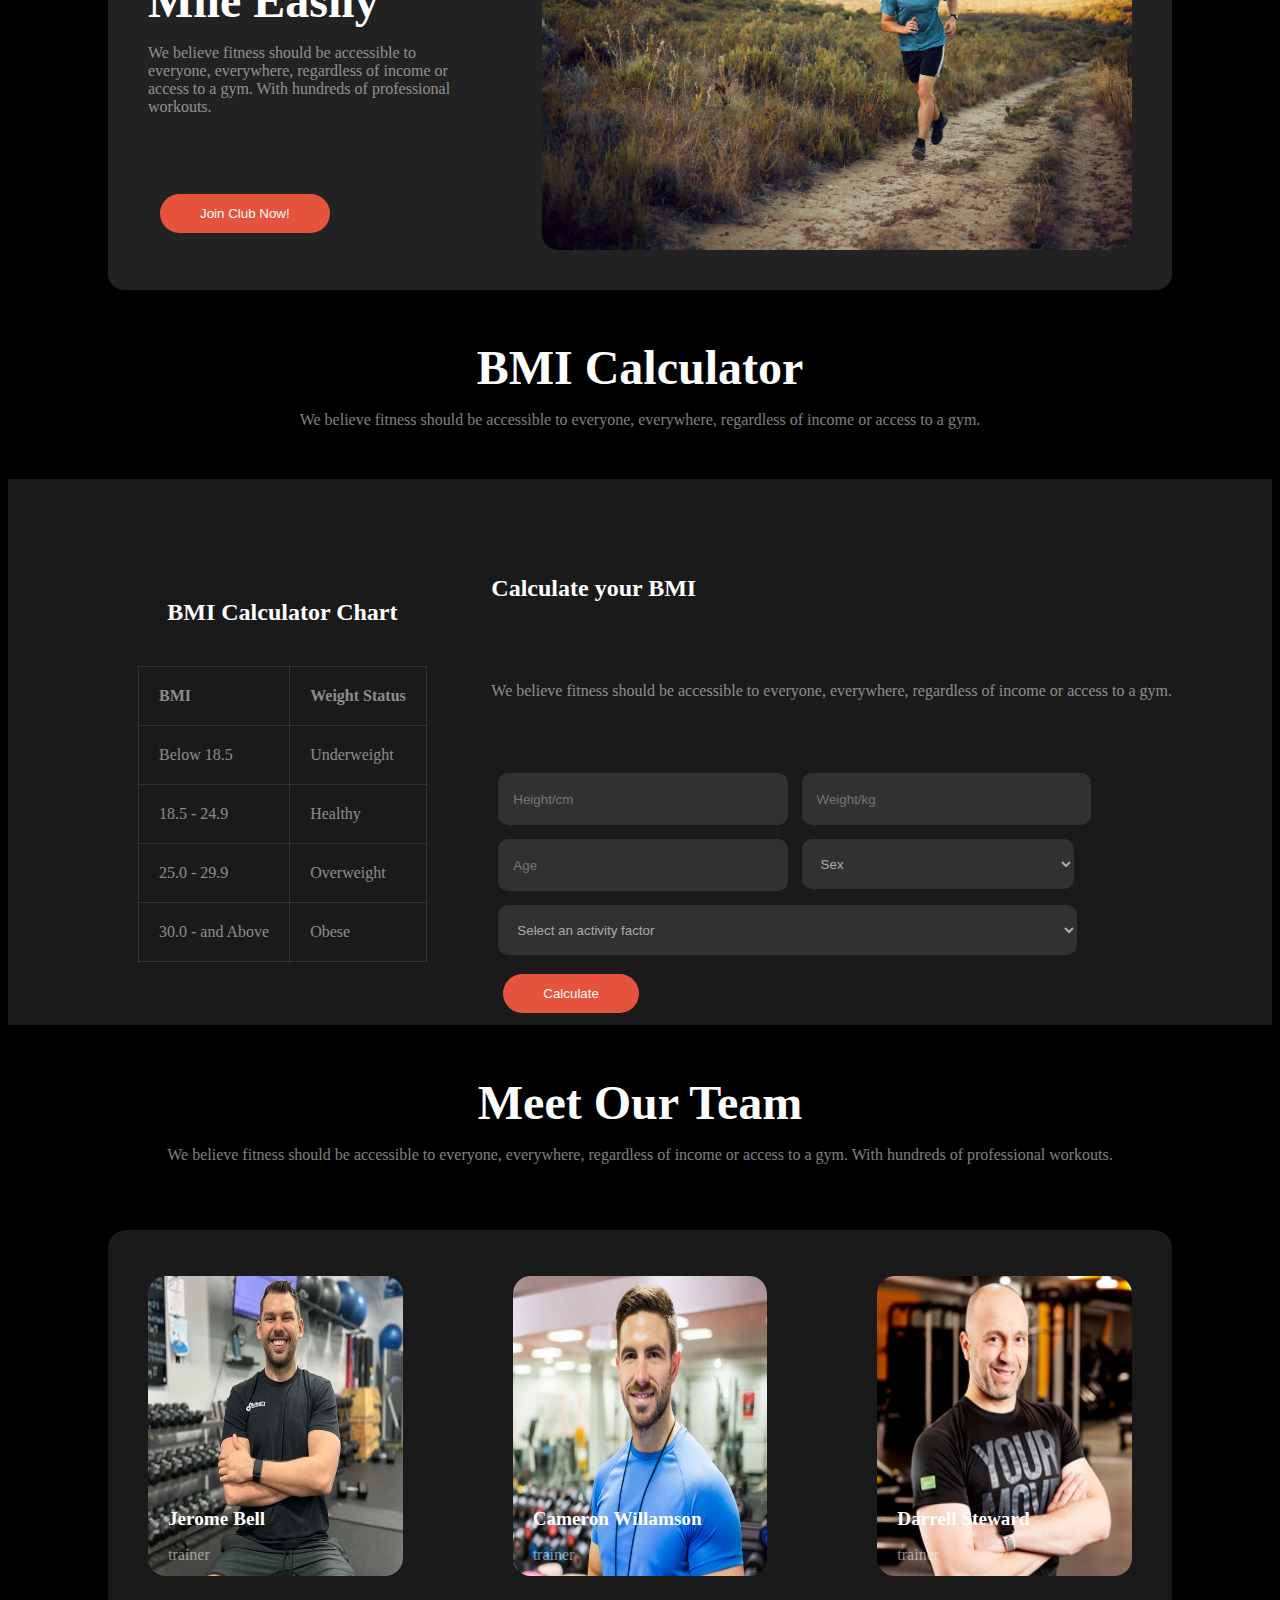
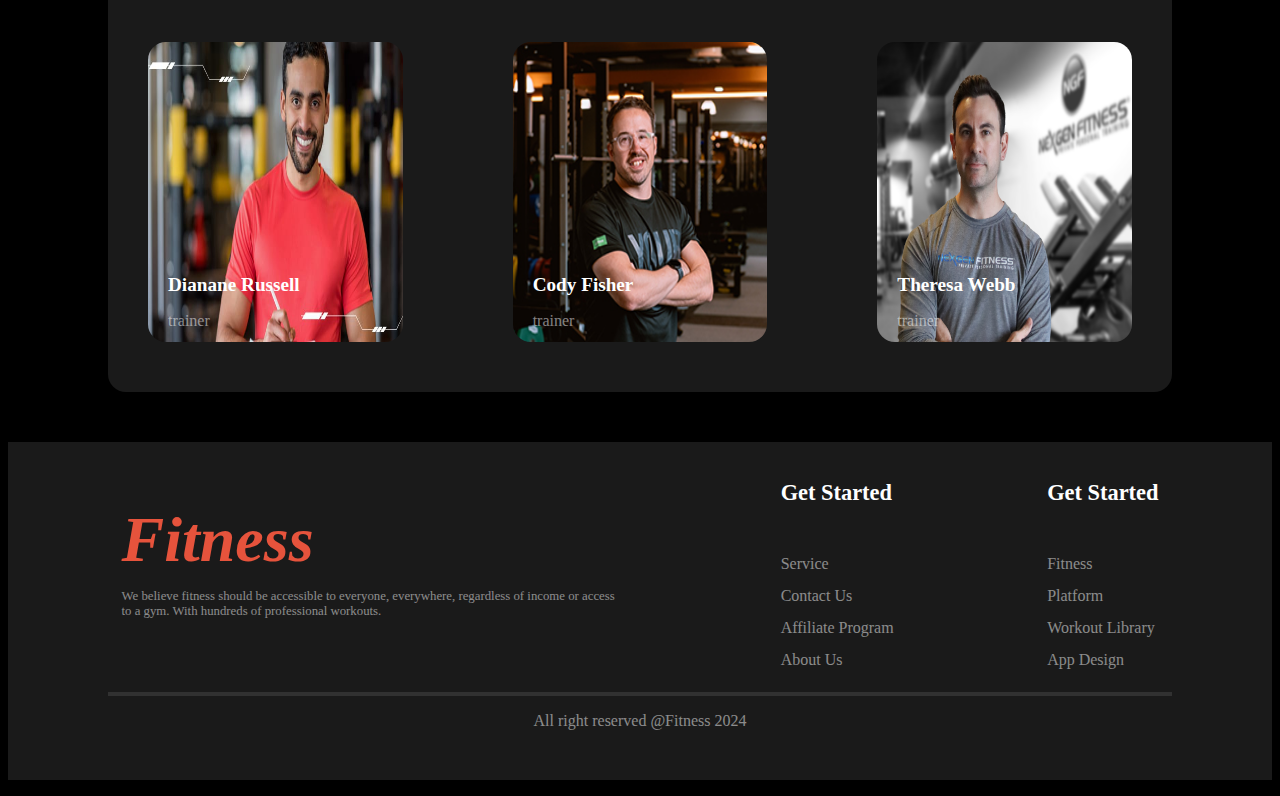
==== commit 9ae0be56: "header fixed" ====
--- a/index.html
+++ b/index.html
@@ -6,6 +6,9 @@
     <meta name="viewport" content="width=device-width, initial-scale=1.0">
     <title>Fitness Club </title>
     <link rel="shortcut icon" href="https://img.icons8.com/?size=48&id=13390&format=png" type="image/x-icon">
+    <link rel="stylesheet" href="https://cdnjs.cloudflare.com/ajax/libs/font-awesome/6.6.0/css/all.min.css"
+        integrity="sha512-Kc323vGBEqzTmouAECnVceyQqyqdsSiqLQISBL29aUW4U/M7pSPA/gEUZQqv1cwx4OnYxTxve5UMg5GT6L4JJg=="
+        crossorigin="anonymous" referrerpolicy="no-referrer" />
     <link rel="stylesheet" href="styles/style.css">
 </head>
 
@@ -13,14 +16,19 @@
     <header>
         <nav class="navbar display-flex">
             <h3 class="primary-color"><i>Fitness</i></h3>
-            <ul>
-                <li class="nav-links">
-                    <a href="" class="nav-link">Home</a>
-                    <a href="" class="nav-link">Service</a>
-                    <a href="" class="nav-link">About</a>
-                    <a href="" class="nav-link">Contact</a>
-                </li>
-            </ul>
+            <div>
+                <ul>
+                    <li class="nav-links">
+                        <a href="" class="nav-link active">Home</a>
+                        <a href="" class="nav-link">Service</a>
+                        <a href="" class="nav-link">About</a>
+                        <a href="" class="nav-link">Contact</a>
+                    </li>
+                </ul>
+            </div>
+            <div class="hamburger-menu">
+                <i class="fa-solid fa-bars" style="color: #ffffff;"></i>
+            </div>
         </nav>
         <div class="banner-container display-flex">
             <div class="banner">
@@ -28,20 +36,29 @@
                     <h1 id="banner-title">Get body in <span><i id="italic">shape</i></span> & stay healthy</h1>
                 </div>
                 <p class="banner-para">A huge selection of health and fitness content, healthy recipes
-                    and transformation stories to help you get fit and stay fit!</p>
-                <button class="primary-btn">Join Club Now!</button>
-                <button class="secondary-btn">Download App</button>
+                    and transformation stories to help you get fit and stay fit!
+                </p>
+
+                <div class="prime display-flex">
+                    <button class="primary-btn">Join Club Now!</button>
+                    <button class="secondary-btn">Download App</button>
+                </div>
             </div>
             <div class="btn-img">
-                <button class="btn-video">
-                    <h1>500+</h1>
-                    <h3>Free Workout Videos</h3>
-                </button>
-                <img class="banner-image" src="images/Images 2.png" alt="a man is weight lifting">
-                <button class="btn-video">
-                    <h1>350+</h1>
-                    <h3>Video tutorial</h3>
-                </button>
+                <div class="featured-architect">
+                    <button id="upper-badge" class="btn-primary">
+                        <span id="experience-year">500+</span>
+                        <br>
+                        <span>Free Workout Videos</span>
+                    </button>
+                    <img class="banner-image" src="images/Images 2.png" alt="a man is weight lifting">
+                    <button id="lower-badge" class="btn-primary">
+                        <span id="experience-year">350+</span>
+                        <br>
+                        <span>Video tutorial</span>
+                    </button>
+                </div>
+
             </div>
         </div>
     </header>
@@ -204,15 +221,48 @@
             <div class="images-team display-flex">
                 <!-- <div class="first display-flex"> -->
                 <!-- <h5 class="overlay-text">Meet Our Team</h5> -->
-                <img src="images/trainer1.png">
-                <img src="images/trainer2.png">
-                <img src="images/trainer3.png">
-                <!-- </div> -->
-                <!-- <div class="second display-flex"> -->
-                <img src="images/trainer4.png">
-                <img src="images/trainer5.png">
-                <img src="images/trainer6.png">
-                <!-- </div> -->
+                <figure class="image">
+                    <img src="images/trainer1.png">
+                    <figcaption>
+                        <h6 class="traine-name">Jerome Bell</h6>
+                        <p class="traine-cap">trainer</p>
+                    </figcaption>
+                </figure>
+                <figure class="image">
+                    <img src="images/trainer2.png">
+                    <figcaption>
+                        <h6 class="traine-name">Cameron Willamson</h6>
+                        <p class="traine-cap">trainer</p>
+                    </figcaption>
+                </figure>
+                <figure class="image">
+                    <img src="images/trainer3.png">
+                    <figcaption>
+                        <h6 class="traine-name">Darrell Steward</h6>
+                        <p class="traine-cap">trainer</p>
+                    </figcaption>
+                </figure>
+                <figure class="image">
+                    <img src="images/trainer4.png">
+                    <figcaption>
+                        <h6 class="traine-name">Dianane Russell</h6>
+                        <p class="traine-cap">trainer</p>
+                    </figcaption>
+                </figure>
+                <figure class="image">
+                    <img src="images/trainer5.png">
+                    <figcaption>
+                        <h6 class="traine-name">Cody Fisher</h6>
+                        <p class="traine-cap">trainer</p>
+                    </figcaption>
+                </figure>
+                <figure class="image">
+                    <img src="images/trainer6.png">
+                    <figcaption>
+                        <h6 class="traine-name">Theresa Webb</h6>
+                        <p class="traine-cap">trainer</p>
+                    </figcaption>
+                </figure>
 
             </div>
         </section>
--- a/styles/style.css
+++ b/styles/style.css
@@ -72,23 +72,54 @@
 }
 
 ul>.nav-links {
-    border: 1px solid white;
+    border: 1px solid #ffffff;
     border-radius: 2rem;
-    padding: 15px;
+    padding: 17px;
 }
 
 .nav-links>a {
     text-decoration: none;
     justify-content: space-between;
-    padding: 20px;
-    color: white;
-}
-
+    padding: 30px;
+    color: white;
+}
+
+.nav-links .active {
+    background-color: rgb(230, 83, 60);
+    border: 1px solid #ffffff;
+    border-radius: 2rem;
+    padding: 15px 40px;
+}
+
+.hamburger-menu {
+    display: none;
+}
+
+@media screen and (max-width:576px) {
+    .banner-container {
+        flex-direction: column;
+    }
+
+    .hamburger-menu {
+        display: block;
+    }
+
+    ul>.nav-links {
+        display: none;
+    }
+
+    .banner-container,
+    .banner {
+        flex-direction: column;
+    }
+
+    .prime {
+        flex-direction: row;
+    }
+}
 
 /* banner */
-.banner {
-    padding-right: 400px;
-}
+
 
 .banner-container {
     color: white;
@@ -103,6 +134,7 @@
     border-radius: 2rem;
     padding: 12px 30px;
     border: 1px solid white;
+    margin: 12px;
 }
 
 .banner #banner-title {
@@ -120,23 +152,34 @@
     justify-content: space-between;
 }
 
-/* .btn-img {
-    z-index: -1;
-} */
-
-.btn-video {
-    text-align: start;
-    background-color: rgba(255, 255, 255, 0.1);
-    color: rgb(251, 251, 251);
+
+
+#upper-badge {
+    padding: 30px 20px;
+    margin-left: 70px;
+    background-color: rgba(48, 48, 48, 0.54);
+    border: none;
     border-radius: 1rem;
-    /* margin: 12px 40px; */
-    border: 1px solid white;
-}
-
-@media screen and (max-width:576px) {
-    .banner-container {
-        flex-direction: column;
-    }
+    color: rgb(250, 250, 249);
+    text-align: start;
+}
+
+#lower-badge {
+    padding: 30px 35px;
+    font-size: 1.2rem;
+    font-weight: 500;
+    margin-left: -100px;
+    margin-top: -100px;
+    background-color: rgba(48, 48, 48, 0.54);
+    border: none;
+    border-radius: 1rem;
+    color: rgb(250, 250, 249);
+    text-align: start;
+}
+
+#experience-year {
+    font-size: 1.8rem;
+    font-weight: 700;
 }
 
 /* change-habit */
@@ -295,29 +338,65 @@
 }
 
 /* teams */
+
+.teams {
+    margin: auto 100px;
+    padding-bottom: 50px;
+}
+
 .images-team {
-    margin: auto 100px;
-    align-items: center;
+
+    /* align-items: center; */
     display: grid;
     grid-template-columns: repeat(3, 1fr);
     border-radius: 1rem;
     gap: 30px;
-    padding: 30px;
+    padding: 30px 0px;
     border-radius: 18px;
     background-color: rgba(255, 255, 255, 0.1);
 
 }
 
-.images-team img {
+.image {
+    position: relative;
+}
+
+.teams .image img {
     width: 100%;
-    height: 100%;
+    height: 300px;
     border-radius: 18px;
 }
 
-@media screen and (max-width:576px) {
+.image figcaption {
+    position: fixed;
+    text-align: start;
+    position: absolute;
+    padding-left: 20px;
+    bottom: 0%;
+    left: 0%;
+}
+
+.traine-name {
+    font-size: 1.2rem;
+    color: white;
+    margin: 0;
+    font-weight: 900;
+}
+
+.traine-cap {
+    font-size: 1rem;
+    color: rgba(255, 255, 255, 0.5);
+    font-weight: 400;
+}
+
+@media screen and (max-width:576px) {
+    .images-team>img {
+        flex-direction: column;
+        align-content: center;
+    }
+
     .images-team {
-        flex-direction: column;
-        align-content: center;
+        grid-template-columns: 1fr;
     }
 }
 
@@ -381,4 +460,11 @@
 
 footer .main-para {
     text-align: center;
+}
+
+@media screen and (max-width:576px) {
+    .footer-container {
+        flex-direction: column;
+        align-content: center;
+    }
 }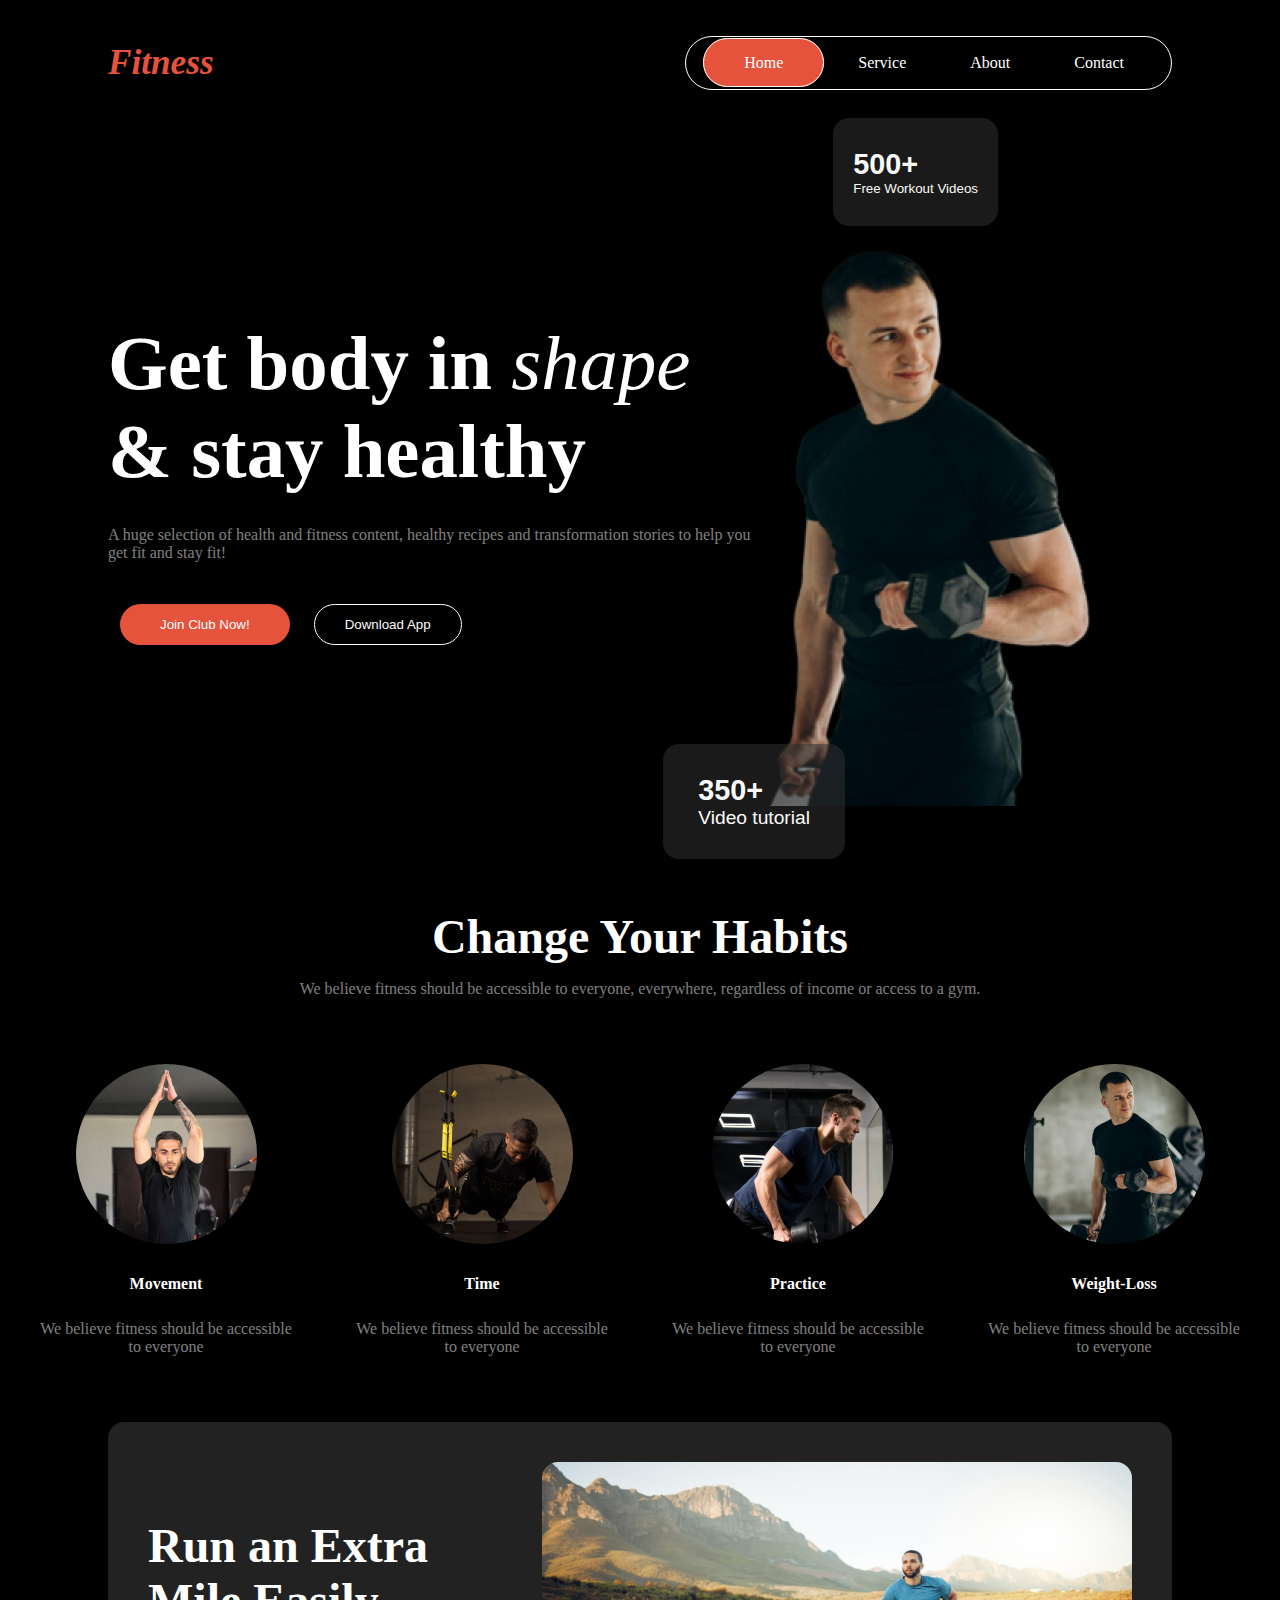
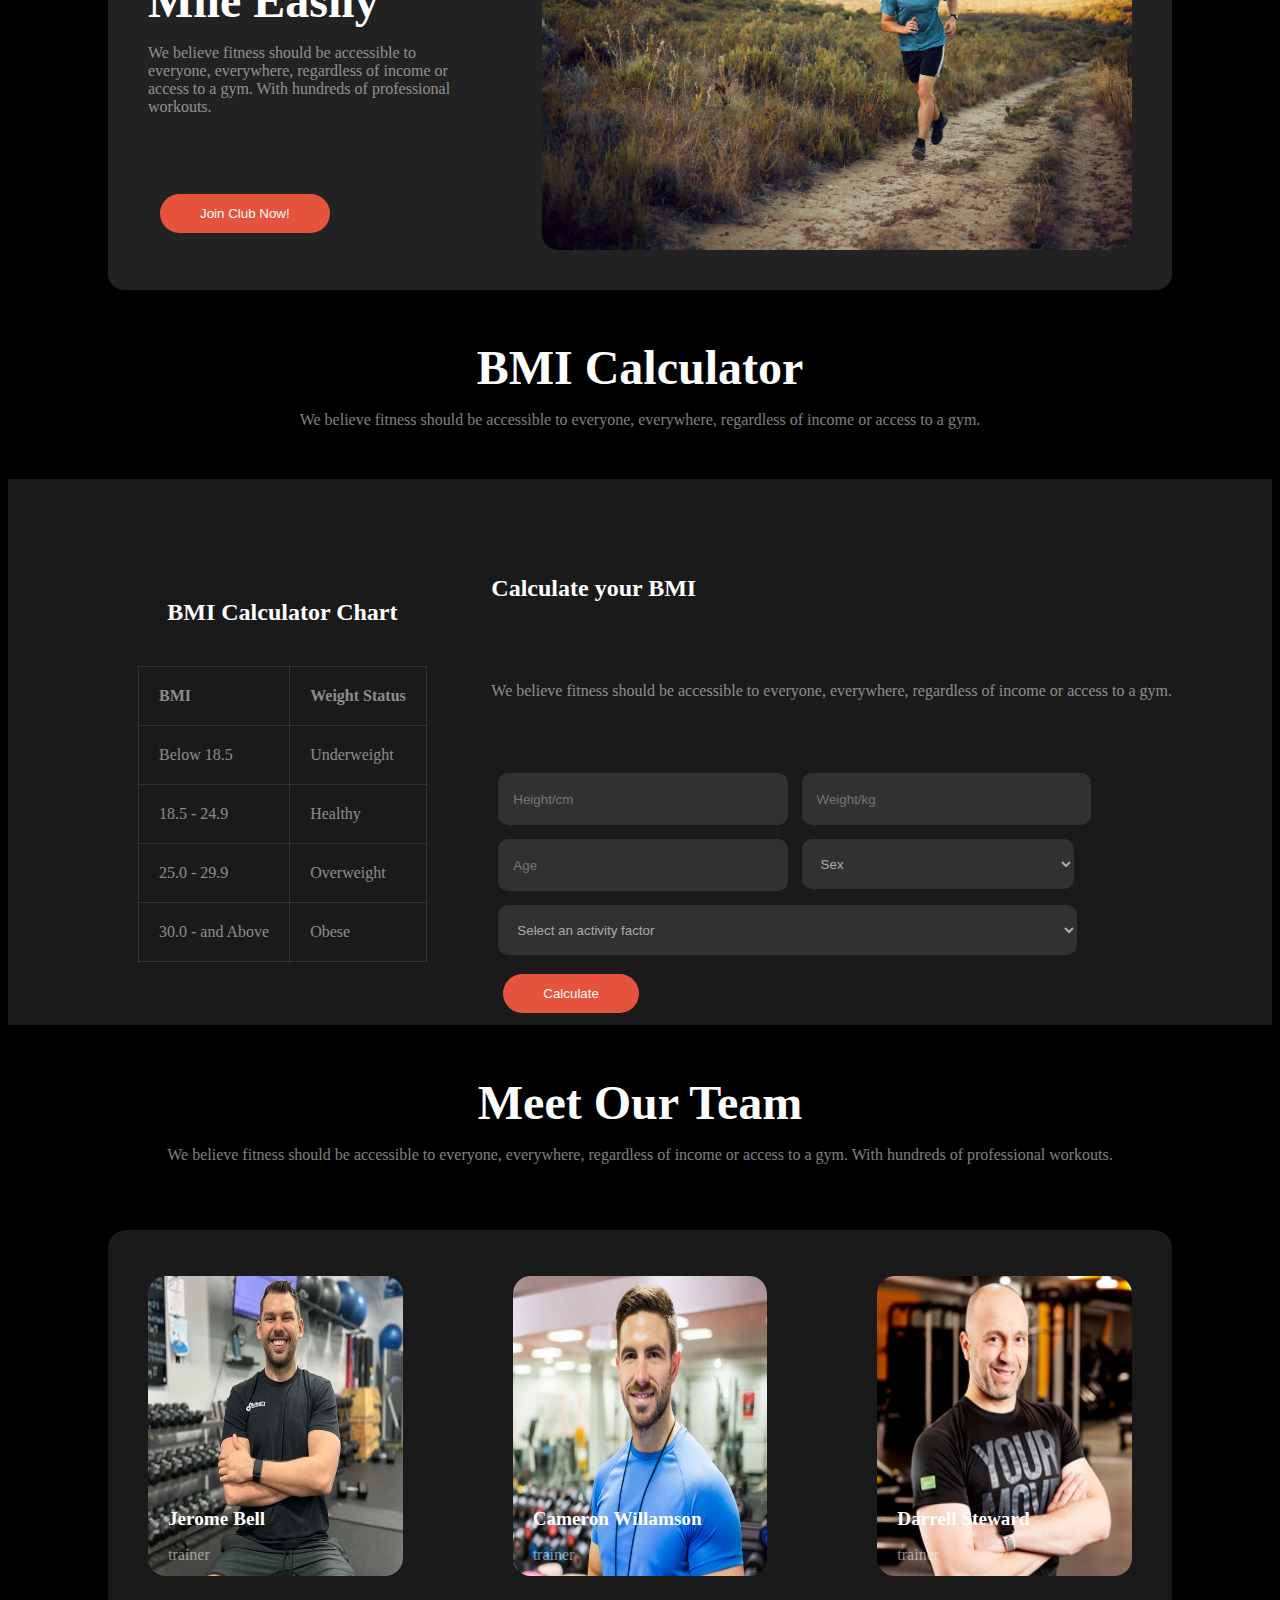
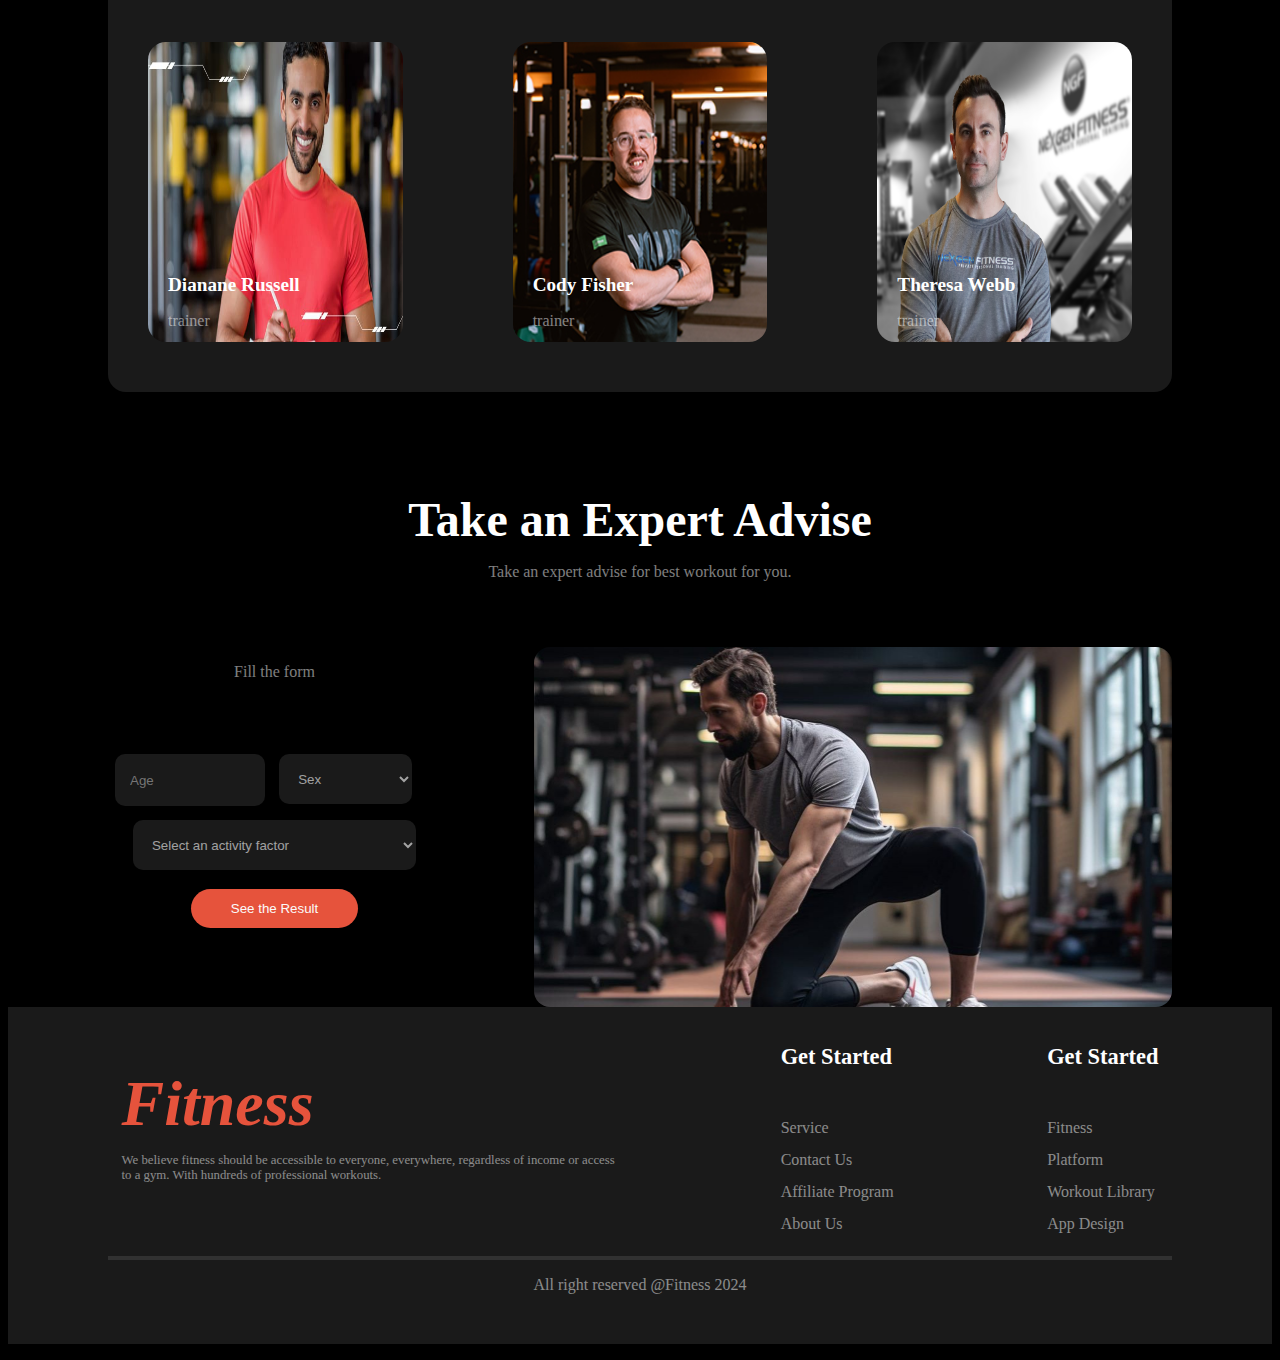
==== commit 4a62f793: "new section added" ====
--- a/index.html
+++ b/index.html
@@ -199,10 +199,10 @@
                         </div>
                         <div class="factor">
                             <select id="cars" name="cars">
-                                <option value="volvo">Select an activity factor</option>
-                                <option value="saab">Worker</option>
-                                <option value="mercedes">Student</option>
-                                <option value="audi">Housewife</option>
+                                <option value="Select">Select an activity factor</option>
+                                <option value="Worker">Worker</option>
+                                <option value="Student">Student</option>
+                                <option value="Housewife">Housewife</option>
                             </select>
                         </div>
                         <button class="primary-btn ">Calculate</button>
@@ -210,7 +210,7 @@
                 </div>
             </div>
         </section>
-
+        <!-- teams -->
         <section class="teams">
             <div class="runner">
                 <h5 class="main-title">Meet Our Team</h5>
@@ -264,6 +264,42 @@
                     </figcaption>
                 </figure>
 
+            </div>
+        </section>
+        <!-- mine  -->
+        <section class="mine">
+            <div class="mine-container">
+                <h5 class="main-title">Take an Expert Advise</h5>
+                <p class="main-para">Take an expert advise for best workout for you.</p>
+            </div>
+            <div class="bmi-form">
+                <div class="mine-content display-flex">
+                    <form>
+                        <p class="main-para">Fill the form</p>
+                        <div class="form-detail display-flex">
+                            <input type="text" name="Age" placeholder="Age">
+
+                            <select id="Sex" name="sex">
+                                <option value="Female">Sex</option>
+                                <option value="Female">Female</option>
+                                <option value="Male">Male</option>
+                                <option value="Transgender">Transgender</option>
+                            </select>
+
+                        </div>
+                        <div class="factor">
+                            <select id="cars" name="cars">
+                                <option value="Select">Select an activity factor</option>
+                                <option value="Worker">Worker</option>
+                                <option value="Student">Student</option>
+                                <option value="Housewife">Housewife</option>
+                            </select>
+                        </div>
+                        <button class="primary-btn ">See the Result</button>
+                    </form>
+                    <img class="runner-img" src="images/exercise4.png" alt="a runner">
+                </div>
+            </div>
             </div>
         </section>
     </main>
--- a/styles/style.css
+++ b/styles/style.css
@@ -398,8 +398,20 @@
     .images-team {
         grid-template-columns: 1fr;
     }
-}
-
+
+    .mine-content {
+        flex-direction: column;
+    }
+}
+
+/* mine  */
+.mine {
+    margin: auto 100px;
+}
+
+.mine-content {
+    justify-content: space-between;
+}
 
 
 /* footer */
